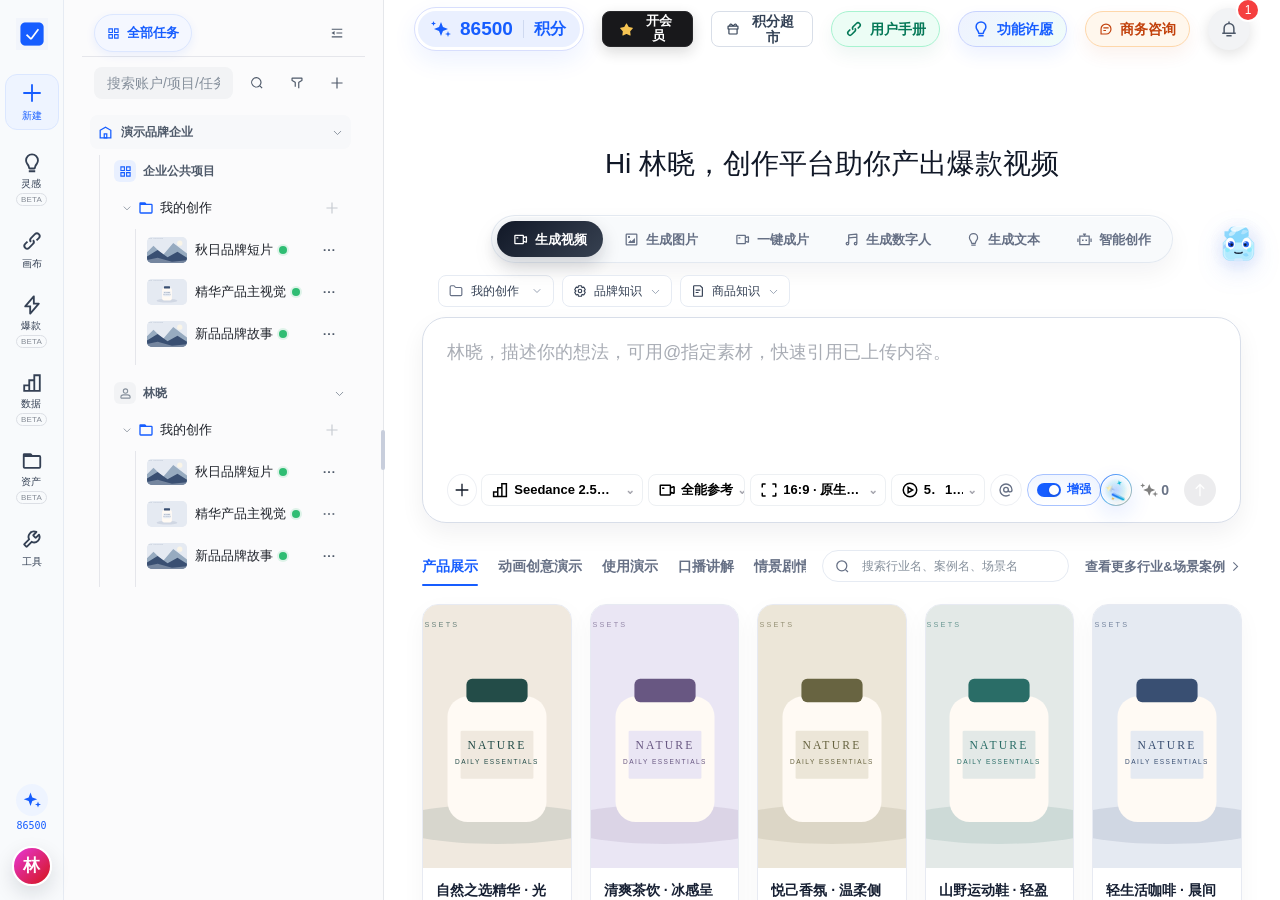
==== v3.0/media-management/data-original/index.html @ d0c6d88f "Publish anonymized content feedback prototype and submission materials" ====
<!doctype html>
<html lang="zh-CN">
<head>
  <meta charset="UTF-8">
  <meta name="viewport" content="width=device-width,initial-scale=1">
  <meta name="workspace-demo" content="data-original 视觉基准；员工版交互对照；独立本地预览数据">
  <meta http-equiv="Content-Security-Policy" content="default-src 'self' data: blob:; script-src 'self' 'unsafe-inline' 'unsafe-eval' 'wasm-unsafe-eval' blob:; style-src 'self' 'unsafe-inline'; img-src 'self' data: blob:; media-src 'self' data: blob:; font-src 'self' data:; connect-src 'self' data: blob: ws://127.0.0.1:*; worker-src 'self' blob:; object-src 'none'; base-uri 'self'">
  <title>创作平台 · 员工版交互与投放提醒预览</title>
  <script type="module" crossorigin src="./commercial-platform/runtime/assets-blue3/index-oddxqlpg.js"></script>
  <link rel="stylesheet" crossorigin href="./commercial-platform/runtime/assets-blue3/index-DnuYx17t.css?v=blue2">
  <link rel="stylesheet" href="./blue-theme.css?v=5">
<link rel="stylesheet" href="../demo/assets/alert-workspace.css?v=5">
<link rel="stylesheet" href="../demo/assets/performance-entry.css?v=5">
<link rel="icon" href="./commercial-platform/public/favicon.png">
<link rel="stylesheet" href="./integrations/employee-media.css?v=anon1">
<link rel="stylesheet" href="./integrations/reminder-rules.css?v=18">
</head>
<body><div id="app"></div></body>
</html>
---- v3.0/media-management/data-original/blue-theme.css ----
/* Color-only override using the ad-data module palette. */
:root {
  --zy-color-accent: var(--zy-color-primary);
  --zy-color-accent-hover: var(--zy-color-primary-hover);
  --zy-color-accent-soft: var(--zy-color-primary-soft);
}
.rail-credits[class] { color: var(--zy-color-primary); }
.rail-credit-symbol[class] { background: var(--zy-color-primary-soft); }
.rail-credits:hover .rail-credit-symbol[class] { background: #dbe7ff; }
.rail-button.rail-new-chat {
  color: var(--zy-color-primary);
  background-color: var(--zy-color-primary-soft);
  border-color: #dbe7ff;
}
.rail-button.active {
  color: var(--zy-color-primary);
  background-color: var(--zy-color-primary-soft);
}
.avatar.rail-profile {
  background: linear-gradient(135deg, #4080ff, #165dff) !important;
}

/* Canvas node accents are assigned inline by the workflow model. */
.workflow-node.kind-image-generator,
.palette-icon[style*="#7c3aed"],
[style*="--node-accent: #7c3aed"],
[style*="--node-accent:#7c3aed"] {
  --node-accent: #165dff !important;
}

/* Minimap uses SVG fill rather than the node CSS variable. */
.overview-node[fill="#7c3aed"],
.vue-flow__minimap [fill="#7c3aed"],
.vue-flow__minimap [style*="#7c3aed"] {
  fill: #165dff !important;
}
---- v3.0/media-management/demo/assets/alert-workspace.css ----
.ac-workspace{--ac-blue:var(--zy-color-primary);--ac-line:var(--zy-border);--ac-muted:var(--zy-text-muted);font-family:var(--zy-font-family);color:var(--zy-text-main);height:100%;font-size:var(--zy-font-body);line-height:var(--zy-line-body);font-variant-numeric:tabular-nums}

.ac-workspace *{box-sizing:border-box}
.ac-workspace h1,.ac-workspace h2,.ac-workspace h3,.ac-workspace p{margin:0}
.ac-workspace button,.ac-workspace input,.ac-workspace select,.ac-workspace textarea{font:inherit}
.ac-workspace button,.ac-workspace a{-webkit-tap-highlight-color:transparent}
.ac-workspace a{color:inherit;text-decoration:none}
.ac-workspace button{cursor:pointer}
.ac-workspace button:disabled{cursor:default;opacity:.45}
.ac-workspace :focus-visible{outline:2px solid var(--ac-blue);outline-offset:3px}
.ac-workspace svg{flex-shrink:0;vertical-align:middle}
.ac-grow{flex:1}
.ac-delivery-page{height:auto;padding:0;overflow:visible;background:transparent}
.ac-base{width:100%;min-width:0;outline:none}
.ac-page-heading{display:flex;align-items:center;justify-content:space-between;gap:20px}
.ac-page-heading h1{font-size:24px;line-height:1.3;font-weight:700;letter-spacing:-.5px;color:var(--zy-text-strong)}
.ac-page-heading p{margin-top:8px}
.ac-page-tabs{display:flex;align-items:center;gap:28px;border-bottom:1px solid var(--ac-line);margin:22px 0 18px;min-height:48px}
.ac-page-tabs>.ac-btn:not(.primary){border:0;border-radius:0;background:none;position:relative;padding:0 1px;height:48px;color:var(--zy-text-muted);font-size:14px}
.ac-page-tabs>.ac-btn.active{color:var(--ac-blue);font-weight:600}
.ac-page-tabs>.ac-btn.active:after{content:"";position:absolute;bottom:-1px;left:0;right:0;height:2px;background:var(--ac-blue)}
.ac-page-tabs>.primary{margin-bottom:9px;font-weight:500}
.ac-filter-card{padding:18px 20px 14px;border:1px solid var(--ac-line);border-radius:var(--zy-radius-lg);background:white;margin-bottom:18px}
.ac-filter-row{display:flex;gap:14px;align-items:flex-end;flex-wrap:wrap}
.ac-filter-row .ac-field{flex:1;min-width:135px;margin:0;gap:7px}
.ac-filter-row .ac-filter-search{flex:1.35;min-width:180px}
.ac-filter-row .ac-field select,.ac-filter-row .ac-field input{height:36px;padding:6px 10px;font-size:13px}
.ac-filter-foot{display:flex;gap:10px;align-items:center;margin-top:14px;padding-top:12px;border-top:1px solid var(--ac-line);flex-wrap:wrap}
.ac-data-notice{display:flex;align-items:center;gap:10px;background:#fff8ed;border:1px solid #f5e6c7;border-radius:var(--zy-radius-sm);padding:10px 14px;margin:-2px 0 18px;font-size:12px;color:#93642a}
.ac-chip.volume{color:#165dff;background:#eef4ff}
.ac-chip.good{color:#187d61;background:#edf8f3}
.ac-chip.warning{color:#a56c15;background:#fff6e7}
.ac-dot.volume{background:#5283ed}
.ac-stat{text-align:left;font-family:inherit;cursor:pointer}
.ac-stat:hover{border-color:#b5caff;box-shadow:0 2px 8px #165dff08}
.ac-stat:focus-visible{outline:2px solid var(--ac-blue)}
.ac-assign{display:flex;gap:12px;align-items:flex-end;margin-bottom:10px}
.ac-assign .ac-field{margin:0;flex:1}
.ac-trend{margin:20px 0}
.ac-trend svg{display:block;width:100%;height:auto;background:#fafbfd;border:1px solid var(--ac-line);border-radius:8px;padding:10px 8px 0}
.ac-trend .ac-rule-heading{padding:0 0 10px}
.ac-trend-legend{display:flex;justify-content:center;gap:20px;margin-top:10px;font-size:11px;color:var(--ac-muted)}
.ac-legend{display:inline-block;width:8px;height:8px;background:#165dff;border-radius:2px}
.ac-legend.previous{background:#c6d6ff}
.ac-sparkline{display:block;margin:0 0 5px}

.ac-muted{color:var(--ac-muted);font-weight:400;font-size:12px;line-height:1.6}
.ac-workspace small.ac-muted{display:block;font-size:12px}
.ac-context{display:flex;align-items:center;gap:10px;font-size:12px;color:var(--zy-text-muted);margin:16px 0 18px}
.ac-context small{white-space:nowrap}
.ac-chip{display:inline-flex;align-items:center;white-space:nowrap;font-size:12px;line-height:22px;padding:0 7px;border-radius:3px;color:#687282;background:#f2f3f5;font-weight:400}
.ac-chip.risk{color:#b24232;background:#fff0ed}
.ac-chip.opportunity{color:#187d61;background:#edf8f3}
.ac-chip.system{color:#a56c15;background:#fff6e7}
.ac-overview{display:grid;grid-template-columns:repeat(4,minmax(0,1fr));gap:16px;margin-bottom:20px}
.ac-stat{padding:18px 20px;background:var(--zy-bg-card);border:1px solid var(--zy-border);border-radius:var(--zy-radius-lg)}
.ac-stat>span:first-child{font-size:12px;color:var(--zy-text-muted)}
.ac-stat>strong{font-weight:800;display:block;font-size:28px;line-height:1.3;margin:8px 0 7px;color:var(--zy-text-strong)}
.ac-stat>strong.ac-stat-small{font-size:19px;line-height:39px;letter-spacing:0}
.ac-dot{width:6px;height:6px;display:inline-block;border-radius:100%;background:#9ba5b5;flex-shrink:0}
.ac-dot.risk{background:#d76b58}
.ac-dot.opportunity,.ac-dot.done{background:#3a9e7b}
.ac-dot.system,.ac-dot.amber{background:#d59a3d}
.ac-dot.handling{background:#7590cc}
.ac-stat .ac-dot{margin-right:6px}
.ac-panel{background:#fff;border:1px solid var(--ac-line);border-radius:var(--zy-radius-lg);overflow:hidden}
.ac-tabs{height:54px;display:flex;align-items:stretch;gap:28px;border-bottom:1px solid var(--ac-line);padding:0 22px}
.ac-tabs>.ac-btn{border:0;border-radius:0;padding:0 1px;background:transparent;position:relative;color:#78818e;font-size:14px}
.ac-tabs>.ac-btn.active{color:var(--ac-blue);font-weight:600}
.ac-tabs>.ac-btn.active:after{content:"";position:absolute;bottom:-1px;left:0;right:0;height:2px;background:var(--ac-blue)}
.ac-tabs>small{align-self:center}
.ac-btn{display:inline-flex;justify-content:center;align-items:center;gap:7px;border:1px solid var(--zy-border-strong);background:white;border-radius:var(--zy-radius-sm);color:var(--zy-text-main);padding:7px 13px;font-size:13px;line-height:20px;min-height:36px;white-space:nowrap}
.ac-btn:hover{background:#f7f8fb}
.ac-btn.primary{background:var(--ac-blue);color:#fff;border-color:var(--ac-blue);font-weight:700}
.ac-btn.primary:hover{background:var(--zy-color-primary-hover)}
.ac-btn.ac-link,.ac-link{padding:0!important;border:0!important;color:var(--ac-blue)!important;background:transparent!important;text-align:left;justify-content:flex-start}
.ac-toolbar{padding:20px 22px;display:flex;align-items:center;justify-content:space-between;gap:12px;flex-wrap:wrap}
.ac-segments{display:flex;gap:4px;background:var(--zy-bg-muted);border:1px solid var(--zy-border);padding:4px;border-radius:var(--zy-radius-md)}
.ac-segments .ac-btn{background:transparent;border:0;padding:3px 13px;color:#738092}
.ac-segments .selected{background:#fff;color:var(--ac-blue);box-shadow:var(--zy-shadow-card);font-weight:600}
.ac-filters{display:flex;gap:8px;flex-wrap:wrap}
.ac-workspace select,.ac-workspace input,.ac-workspace textarea{background:#fff;border:1px solid var(--zy-border-strong);border-radius:var(--zy-radius-sm);padding:8px 10px;color:var(--zy-text-main);min-width:0}
.ac-filters select{max-width:170px;padding:6px 30px 6px 10px;font-size:13px}
.ac-search{display:flex;align-items:center;gap:7px;padding:0 9px;border:1px solid var(--zy-border-strong);border-radius:var(--zy-radius-sm);color:#9ba5b5}
.ac-search input{border:0;padding:6px 0;width:145px;font-size:13px;height:34px;outline-offset:0!important}
.ac-table-wrap{overflow-x:auto}
.ac-table{width:100%;border-collapse:collapse;text-align:left;white-space:nowrap;font-size:13px}
.ac-table th{background:var(--zy-bg-muted);font-weight:700;color:var(--zy-text-main);font-size:12px;height:42px;padding:0 16px;border-block:1px solid var(--ac-line)}
.ac-table th:first-child,.ac-table td:first-child{padding-left:22px}
.ac-table td{padding:16px 16px;border-bottom:1px solid var(--zy-border);vertical-align:middle}
.ac-table tbody tr:last-child td{border-bottom:0}
.ac-table tbody tr:hover{background:#fcfcfd}
.ac-event-title{display:flex;align-items:center;gap:7px}
.ac-event-title .ac-link{font-weight:700;font-size:13px}
.ac-event-title .ac-link:hover{text-decoration:underline}
.ac-subline{display:flex;align-items:center;gap:8px;margin:8px 0 0 13px}
.ac-material{display:flex;align-items:center;gap:10px}
.ac-material .ac-link{font-weight:600;font-size:13px;margin-bottom:4px}
.ac-thumb{width:39px;height:51px;border-radius:3px;background:#dce3eb;flex-shrink:0;position:relative;overflow:hidden;display:grid;place-items:center}
.ac-thumb.sand{background:#e6d8bc}
.ac-thumb.blue{background:#cbdde7}
.ac-thumb.olive{background:#c9d4c8}
.ac-thumb.rose{background:#e8d0cc}
.ac-bottle{height:61%;width:25%;background:#f7f7f3;border-radius:var(--zy-radius-sm) 4px 2px 2px;position:relative;transform:rotate(-12deg);border-top:8px solid #adbbb5}
.ac-bottle:after{content:"SPF";position:absolute;font-size:5px;top:32%;left:14%;color:#7d8c80}
.ac-thumb-play{position:absolute;left:3px;bottom:12px;color:#fff}
.ac-duration{position:absolute;bottom:2px;right:3px;font-size:8px;color:#45505a}
.ac-thumb.large{width:76px;height:99px}
.ac-thumb.large .ac-bottle:after{font-size:9px}
.ac-thumb.large .ac-duration{font-size:10px}
.ac-metric{font-size:16px;font-weight:700;display:block;margin-bottom:2px}
.ac-handling{display:flex;align-items:center;gap:6px;margin-bottom:3px}
.ac-list-footer{display:flex;align-items:center;justify-content:space-between;padding:16px 22px;border-top:1px solid var(--ac-line)}
.ac-page-note{margin-top:18px!important;font-size:12px;color:#959eac}
.ac-empty{text-align:center;height:200px;color:var(--ac-muted)}
.ac-template-intro,.ac-rule-heading{display:flex;align-items:center;justify-content:space-between;gap:12px}
.ac-template-intro{padding:24px 22px 16px}
.ac-workspace h3{font-size:14px;font-weight:800;color:var(--zy-text-strong)}
.ac-template-intro small{margin-top:5px}
.ac-templates{display:grid;grid-template-columns:repeat(4,minmax(0,1fr));padding:0 22px 26px;gap:12px}
.ac-template{display:flex;align-items:stretch;justify-content:flex-start;flex-direction:column;white-space:normal;text-align:left;padding:15px 14px;min-height:142px;gap:12px;border-radius:var(--zy-radius-sm)}
.ac-template-heading{display:flex;align-items:center;justify-content:space-between;gap:5px}
.ac-template-heading b{font-weight:500}
.ac-template .ac-muted{font-size:12px}
.ac-rule-heading{padding:0 22px 15px}
.ac-toggle{padding:3px 10px;color:#88909b;background:#f5f5f7;border:0;font-size:12px}
.ac-toggle.on{color:var(--ac-blue);background:#edf2ff}
.ac-overlay{position:fixed;inset:0;background:rgba(15,23,42,.26);z-index:3000;display:flex;justify-content:flex-end}
.ac-drawer{width:580px;max-width:100vw;height:100%;display:flex;flex-direction:column;background:#fff;box-shadow:-8px 0 24px #0c182c12}
.ac-drawer-header{padding:22px 24px;display:flex;justify-content:space-between;gap:12px;align-items:center;border-bottom:1px solid var(--ac-line)}
.ac-drawer-header h2{font-size:18px;font-weight:800;margin-top:4px}
.ac-icon{border:0;background:transparent;padding:5px}
.ac-drawer-body{padding:24px;overflow-y:auto;flex:1}
.ac-detail-status{display:flex;gap:8px;align-items:center;margin-bottom:20px}
.ac-detail-status small{margin-left:auto}
.ac-detail-material{display:flex;align-items:center;gap:16px}
.ac-detail-material h3{margin-bottom:8px}
.ac-detail-material small{margin-top:3px}
.ac-section{border-top:1px solid var(--ac-line);padding-top:22px;margin-top:24px}
.ac-section>h3{margin-bottom:14px}
.ac-evidence{padding:15px 16px;background:#f7f8fb;border-left:2px solid var(--ac-blue);display:flex;flex-direction:column;gap:7px;font-size:12px}
.ac-evidence strong{font-size:26px;font-weight:500;color:#27344a}
.ac-facts{display:grid;grid-template-columns:85px 1fr;row-gap:11px;font-size:12px;margin:18px 0 0}
.ac-facts dt{color:#8992a1}
.ac-facts dd{margin:0;color:#536074}
.ac-body-copy{font-size:12px;color:var(--zy-text-muted);line-height:1.8;margin-bottom:10px!important}
.ac-timeline{list-style:none;padding-left:14px;border-left:1px solid #dce3ee;margin:0 0 20px 4px}
.ac-timeline li{position:relative;padding:0 0 16px 4px}
.ac-timeline li:before{content:"";width:6px;height:6px;position:absolute;background:#8098c7;border-radius:50%;left:-18px;top:5px}
.ac-timeline p{font-size:12px;margin-top:5px}
.ac-field{display:flex;flex-direction:column;gap:8px;font-size:12px;margin-bottom:17px}
.ac-field>span{color:#4d596b}
.ac-field input,.ac-field select,.ac-field textarea{width:100%}
.ac-field textarea{resize:vertical}
.ac-record-form{margin-top:16px}
.ac-record-form .ac-field:first-child select{max-width:180px}
.ac-drawer-footer{border-top:1px solid var(--ac-line);padding:16px 24px;display:flex;justify-content:space-between;align-items:center;gap:14px;background:#fff}
.ac-callout{background:#f6f8fc;padding:12px 14px;border:1px solid #e7edf7;color:#6f7e94;line-height:1.7;font-size:12px}
.ac-guard{display:flex;align-items:center;gap:7px;color:#667b65;background:#f6f8f5;padding:10px;font-size:12px;margin-bottom:10px}
.ac-section .ac-rule-heading{padding:0 0 10px}
.ac-preview{margin-top:16px;padding:14px;background:var(--zy-bg-muted);display:flex;flex-direction:column;gap:10px;font-size:12px}
.ac-preview p{display:flex;align-items:center;gap:9px}
.ac-preview strong{font-weight:500}
.ac-error{color:#b83b32;font-size:12px;margin:12px 0!important}
.ac-toast{position:fixed;bottom:32px;left:50%;transform:translateX(-50%);z-index:4000;padding:12px 22px;color:white;background:#263449;border-radius:var(--zy-radius-lg);font-size:12px;box-shadow:0 5px 25px #0002}


.ac-workspace input:focus,.ac-workspace textarea:focus{outline:0;border-color:var(--zy-color-primary);box-shadow:0 0 0 3px #165dff1f}

.ac-workspace .ac-icon{min-height:32px;width:32px;padding:0;color:var(--zy-text-muted)}

.ac-workspace .ac-template{min-height:150px}

.ac-workspace .ac-template:hover{border-color:var(--zy-color-primary);background:var(--zy-color-primary-soft)}

.ac-workspace .ac-drawer-body .ac-field>span{font-size:13px;font-weight:600;color:var(--zy-text-main)}

.ac-workspace .ac-drawer-body input,.ac-workspace .ac-drawer-body select{min-height:36px}

@media(max-width:1350px){
  .ac-delivery-page{padding:0}
  .ac-stat{padding:16px}
  .ac-toolbar{align-items:flex-start}
  .ac-table td,.ac-table th{padding-inline:12px}
  .ac-templates{grid-template-columns:repeat(2,minmax(0,1fr))}
}
@media(max-width:1000px){
  .ac-overview{grid-template-columns:repeat(2,minmax(0,1fr))}
  .ac-filter-row .ac-field{min-width:180px}
  .ac-filter-row .ac-filter-search{flex:2}
  .ac-toolbar{gap:16px}
  .ac-data-notice{flex-wrap:wrap}
}
@media(max-width:600px){
  .ac-delivery-page{padding:0}
  .ac-page-heading h1{font-size:24px}
  .ac-page-heading>.ac-btn{display:none}
  .ac-page-tabs{gap:18px;flex-wrap:wrap;padding-bottom:8px}
  .ac-page-tabs>.ac-grow{display:none}
  .ac-page-tabs>.primary{margin:0 0 0 auto}
  .ac-page-tabs>.ac-btn:not(.primary){height:40px}
  .ac-filter-card{padding:14px}
  .ac-filter-row{gap:12px}
  .ac-filter-row .ac-field{min-width:120px}
  .ac-filter-foot .ac-grow{display:none}
  .ac-overview{gap:10px}
  .ac-stat{padding:14px 12px}
  .ac-stat>strong{font-size:24px}
  .ac-toolbar{padding:15px;gap:12px}
  .ac-segments{max-width:100%;overflow:auto}
  .ac-segments .ac-btn{padding:3px 9px}
  .ac-filters{width:100%}
  .ac-list-footer{align-items:flex-start;gap:12px}
  .ac-list-footer small{white-space:normal}
  .ac-drawer-body{padding:20px}
  .ac-drawer-header,.ac-drawer-footer{padding:18px 20px}
  .ac-templates{grid-template-columns:1fr;padding-inline:15px}
  .ac-template-intro{padding-inline:15px;align-items:flex-start;flex-direction:column}
  .ac-detail-status{flex-wrap:wrap}
  .ac-detail-status small{margin-left:0}
  .ac-trend-legend{gap:10px;font-size:10px}
}
---- v3.0/media-management/demo/assets/performance-entry.css ----
/* Keep business pages inside the existing product rail and AdData shell. */
.ad-data-page:is([data-v-6088772e],[data-v-37e6590b]){width:100%;min-width:0}
/* The product content normally contains layout. Let modal overlays cover the
   whole viewport, including the product rail, while either drawer is open. */
.with-navigation-rail>.standalone-content:has(.pe-overlay),.with-navigation-rail>.standalone-content:has(.ac-overlay){contain:none}
.performance-business-entry{font-family:var(--zy-font-family);color:var(--zy-text-main);font-size:14px;margin-bottom:20px}
.performance-business-entry *{box-sizing:border-box}
.pe-entry-grid{display:grid;grid-template-columns:minmax(0,1.5fr) minmax(300px,1fr);gap:16px}
.pe-access-card,.pe-reminders-card{display:grid;grid-template-columns:36px minmax(0,1fr);align-content:start;gap:12px;padding:20px;border:1px solid var(--zy-border);border-radius:var(--zy-radius-lg);background:#fff}
.pe-reminders-card{background:#f8fbff;border-color:#d9e4ff}
.pe-entry-icon{width:36px;height:36px;display:grid;place-items:center;color:var(--zy-color-primary);background:var(--zy-color-primary-soft);border-radius:8px}
.pe-entry-copy h2{font-size:15px;line-height:22px;color:var(--zy-text-strong);margin:0 0 6px;font-weight:600}
.pe-entry-copy p{margin:0;color:var(--zy-text-muted);font-size:13px;line-height:1.7}
.pe-access-actions,.pe-reminders-actions{grid-column:2;display:flex;align-items:center;gap:16px;flex-wrap:wrap}
.pe-button{font:inherit;font-size:13px;border:1px solid var(--zy-border-strong);border-radius:var(--zy-radius-sm);background:white;color:var(--zy-text-main);padding:7px 13px;line-height:20px;min-height:36px;display:inline-flex;align-items:center;justify-content:center;cursor:pointer}
.pe-button:hover{background:var(--zy-bg-muted)}
.pe-button.primary{background:var(--zy-color-primary);border-color:var(--zy-color-primary);color:white}
.pe-button.primary:hover{background:var(--zy-color-primary-hover)}
.pe-button.secondary{color:var(--zy-color-primary);border-color:#c6d6ff}
.pe-button.text{border:0;background:transparent;color:var(--zy-color-primary);padding:0}
.pe-button:focus-visible{outline:2px solid var(--zy-color-primary);outline-offset:3px}
.pe-pending{display:block;color:#ad6800;font-size:12px;margin-top:7px}
.pe-overlay{position:fixed;inset:0;z-index:3000;background:#0f172a42;display:flex;justify-content:flex-end}
.pe-request-drawer{width:520px;max-width:100vw;height:100%;display:flex;flex-direction:column;background:white;box-shadow:-8px 0 24px #0c182c12}
.pe-drawer-header,.pe-drawer-footer{display:flex;align-items:center;justify-content:space-between;gap:16px;padding:20px 24px;flex-shrink:0}
.pe-drawer-header{border-bottom:1px solid var(--zy-border)}
.pe-drawer-header h2{font-size:18px;margin:0;color:var(--zy-text-strong)}
.pe-drawer-header .close{border:0;padding:4px;color:var(--zy-text-muted)}
.pe-drawer-footer{border-top:1px solid var(--zy-border)}
.pe-drawer-body{flex:1;overflow:auto;padding:24px}
.pe-request-intro{margin:0;font-size:14px;line-height:1.8;color:var(--zy-text-muted)}
.pe-request-facts{display:grid;grid-template-columns:80px 1fr;gap:14px 12px;font-size:13px;margin:24px 0;padding-bottom:24px;border-bottom:1px solid var(--zy-border)}
.pe-request-facts dt{color:var(--zy-text-muted)}
.pe-request-facts dd{margin:0}
.pe-request-form label{display:flex;flex-direction:column;gap:10px;font-size:13px;margin-bottom:20px}
.pe-request-form textarea{width:100%;padding:10px 12px;resize:vertical;border:1px solid var(--zy-border-strong);border-radius:var(--zy-radius-sm);font:inherit;line-height:1.7;color:var(--zy-text-main)}
.pe-request-form textarea:focus{outline:2px solid #165dff20;border-color:var(--zy-color-primary)}
.pe-request-success{padding:16px;background:#edf8f3;border:1px solid #d8eee2;border-radius:8px;color:#187d61;font-size:13px;line-height:1.8}
.pe-request-success p{margin:8px 0 0;overflow-wrap:anywhere}
.pe-demo-note{margin:24px 0 0;font-size:12px;line-height:1.8;color:var(--zy-text-muted)}
.pe-error{color:#b24232;font-size:13px}
.media-business-return{font-size:13px;text-decoration:none;color:var(--zy-color-primary);padding:8px 12px;border:1px solid var(--zy-border-strong);border-radius:8px;background:white;white-space:nowrap}
.ad-data-header .data-badge.alerts{background:var(--zy-color-primary-soft);color:var(--zy-color-primary)}
.ad-data-header .data-badge.alerts i{background:var(--zy-color-primary)}
@media(max-width:1200px){.pe-entry-grid{grid-template-columns:1fr}.pe-access-card,.pe-reminders-card{grid-template-columns:36px minmax(0,1fr) auto;align-items:center}.pe-access-actions,.pe-reminders-actions{grid-column:3;flex-direction:column;gap:8px;align-items:flex-start}}
@media(max-width:900px){.ad-data-page:is([data-v-6088772e],[data-v-37e6590b]){grid-template-columns:72px minmax(0,1fr)}.ad-data-nav:is([data-v-6088772e],[data-v-37e6590b]){padding:18px 8px}.ad-data-nav .nav-heading,.ad-data-nav .nav-item>span,.ad-data-nav .nav-item>svg:last-child{display:none}.ad-data-nav .nav-item:is([data-v-6088772e],[data-v-37e6590b]){display:flex;justify-content:center;padding:12px 0}.ad-data-nav .nav-item>svg:first-child{display:block}.pe-access-card,.pe-reminders-card{grid-template-columns:32px minmax(0,1fr);padding:16px}.pe-access-actions,.pe-reminders-actions{grid-column:2;flex-direction:row;flex-wrap:wrap}}
@media(max-width:600px){.ad-data-page:is([data-v-6088772e],[data-v-37e6590b]){grid-template-columns:52px minmax(0,1fr)}.ad-data-header:is([data-v-6088772e],[data-v-37e6590b]){padding:0 12px}.ad-data-header .back-button,.ad-data-header .header-divider,.ad-data-header .data-badge{display:none}.ad-data-header .header-brand small{font-size:10px}.ad-data-main:is([data-v-6088772e],[data-v-37e6590b]){padding:16px 12px}.pe-entry-grid{gap:10px}.pe-entry-copy h2{font-size:14px}.pe-request-drawer{width:100vw}.pe-drawer-body,.pe-drawer-header,.pe-drawer-footer{padding:20px}.pe-entry-copy p{font-size:12px}}
---- v3.0/media-management/data-original/integrations/employee-media.css ----
/* Employee interaction layer; all visual decisions inherit the uploaded blue theme. */
.employee-media-page{width:100%;height:100vh;min-width:0;color:var(--zy-text-main);font-family:var(--zy-font-family);font-size:14px;background:#f6f8fc}
.employee-media-page *{box-sizing:border-box}
.employee-media-page h1,.employee-media-page h2,.employee-media-page p{margin:0}
.employee-media-page button,.employee-media-page input,.employee-media-page select,.employee-media-page textarea{font:inherit}
.employee-media-page button{cursor:pointer}
.employee-media-page button:disabled{cursor:default;opacity:.45}
.employee-media-page :focus-visible{outline:2px solid #165dff;outline-offset:3px}
.em-layout{display:grid;grid-template:68px minmax(0,1fr)/238px minmax(0,1fr);height:100%;min-width:0}
.em-topbar{grid-column:1/-1;background:#fff;border-bottom:1px solid var(--zy-border);padding:0 22px;display:flex;align-items:center;gap:16px;box-shadow:0 2px 12px #0f172a0a}
.em-topbar strong{font-size:17px;color:var(--zy-text-strong)}
.em-grow{flex:1}
.em-sidebar{padding:24px 16px;background:#fff;border-right:1px solid var(--zy-border);display:flex;flex-direction:column;align-items:stretch;gap:12px}
.em-sidebar>strong{padding:0 8px 12px;color:var(--zy-text-strong);font-size:16px}
.em-sidebar>.em-button{text-align:left;justify-content:flex-start;min-height:46px}
.em-main{padding:24px;min-width:0;overflow:auto}
.em-page-title{display:flex;gap:16px;align-items:center}
.em-page-title h1{font-size:24px;line-height:1.4;color:var(--zy-text-strong)}
.em-tabs{display:flex;align-items:center;gap:28px;border-bottom:1px solid var(--zy-border);margin:22px 0 20px;min-height:48px}
.em-tabs>.em-button:not(.primary){height:48px;border:0;background:none;padding:0 1px;border-radius:0;color:var(--zy-text-muted);position:relative}
.em-tabs>.em-button.active{color:#165dff;font-weight:600}
.em-tabs>.em-button.active:after{content:'';position:absolute;left:0;right:0;bottom:-1px;height:2px;background:#165dff}
.em-tabs>.primary{margin-bottom:8px}
.em-button{display:inline-flex;align-items:center;justify-content:center;gap:8px;min-height:36px;padding:7px 13px;border:1px solid var(--zy-border-strong);border-radius:9px;background:#fff;color:var(--zy-text-main);white-space:nowrap}
.em-button:hover{background:#f7f9fc;border-color:#bdcaff}
.em-button.primary{background:#165dff;border-color:#165dff;color:#fff}
.em-button.selected{color:#165dff;background:#f2f6ff;border-color:#d9e4ff}
.em-button.text{border:0;background:transparent;padding:5px 8px;min-height:30px;color:#165dff}
.em-button.danger{color:#c43c39}
.em-button.connection-name{border:0;background:transparent;font-size:20px;font-weight:700;padding:0;color:var(--zy-text-strong)}
.em-section-actions,.em-actions,.em-filters,.em-connection-head{display:flex;align-items:center;gap:12px;flex-wrap:wrap}
.em-section-actions{justify-content:space-between;margin:0 0 18px}
.em-platforms{display:flex;gap:4px;background:#f8fafd;border:1px solid var(--zy-border);padding:4px;border-radius:10px}
.em-platforms>.em-button{border-color:transparent;background:transparent;min-width:112px}
.em-platforms>.selected{border-color:#e1e8f5;background:white}
.em-card{background:#fff;border:1px solid var(--zy-border);border-radius:12px;min-width:0;overflow:hidden}
.em-connection-picker{padding:20px 22px;border-bottom:1px solid var(--zy-border)}
.em-connection-picker>.em-field{max-width:400px;margin:0}
.em-connection-head{justify-content:space-between;align-items:flex-start;padding:22px}
.em-connection-head h2{font-size:20px}
.em-connection-head .em-muted{margin:8px 0 12px}
.em-collection-help{padding:0 22px 18px;line-height:1.8}
.em-filters{padding:18px 22px;border-bottom:1px solid var(--zy-border)}
.em-filters>input{width:280px}
.em-filters>select{min-width:180px}
.em-muted,.em-sub{color:var(--zy-text-muted);font-size:12px;line-height:1.7}
.em-sub{display:block;margin-top:4px}
.employee-tag{display:inline-flex;border-radius:4px;background:#edf3ff;color:#165dff;font-size:11px;font-weight:500;line-height:20px;padding:0 6px;margin:6px 6px 0 0;white-space:nowrap}
.employee-tag.good{color:#187d61;background:#edf8f3}
.employee-tag.muted{color:var(--zy-text-muted);background:#f1f3f6}
.em-table-scroll{overflow:auto}
.em-table{width:100%;border-collapse:collapse;text-align:left;font-size:13px;white-space:nowrap}
.em-table th{color:var(--zy-text-main);font-size:12px;background:#f8fafd;font-weight:600}
.em-table td,.em-table th{padding:16px 20px;border-bottom:1px solid var(--zy-border);vertical-align:middle}
.em-table td strong{color:var(--zy-text-strong)}
.em-table tbody tr:hover{background:#fbfcff}
.em-table-foot{padding:16px 22px;color:var(--zy-text-muted);font-size:12px}
.em-empty{padding:60px 24px;text-align:center;display:flex;align-items:center;justify-content:center;flex-direction:column;gap:14px;background:#fff;border-radius:12px}
.em-empty strong{font-size:16px;color:var(--zy-text-strong)}
.em-empty p{font-size:13px;color:var(--zy-text-muted);line-height:1.8}
.em-notice{padding:12px 16px;border:1px solid #dae5ff;border-radius:8px;background:#f6f9ff;color:#52627d;line-height:1.8;margin:0 0 16px!important;font-size:13px}
.em-notice.warning{background:#fff8ed;color:#93642a;border-color:#f5e6c7}
.em-card>.em-notice{margin:0 22px 16px!important}
.em-batch{padding:14px 22px;border-bottom:1px solid var(--zy-border)}
.em-batch>.em-muted{margin-left:auto}
.em-check{display:flex;gap:8px;align-items:center;line-height:1.7;font-size:13px;cursor:pointer}
.em-check input{width:15px;height:15px;accent-color:#165dff;flex-shrink:0}
.em-field{display:flex;flex-direction:column;gap:10px;font-size:13px;margin-bottom:24px}
.em-field>span:first-child{font-weight:500;color:var(--zy-text-strong)}
.employee-media-page input:not([type=checkbox]),.employee-media-page select,.employee-media-page textarea{border:1px solid var(--zy-border-strong);border-radius:7px;padding:9px 11px;min-height:36px;background:#fff;color:var(--zy-text-main);max-width:100%;outline-offset:0}
.em-overlay{position:fixed;inset:0;z-index:3200;background:#0f172a42;display:flex;justify-content:flex-end}
.em-drawer{width:600px;max-width:100vw;min-width:0;height:100%;background:#fff;display:flex;flex-direction:column;box-shadow:-8px 0 24px #0c182c12;outline:none}
.em-drawer-head,.em-drawer-foot{padding:20px 24px;display:flex;align-items:center;justify-content:space-between;gap:12px;flex-shrink:0}
.em-drawer-head{border-bottom:1px solid var(--zy-border)}
.em-drawer-head h2{font-size:18px;color:var(--zy-text-strong)}
.em-drawer-body{padding:24px;overflow:auto;flex:1;line-height:1.8}
.em-drawer-foot{border-top:1px solid var(--zy-border);justify-content:flex-end}
.em-drawer-body textarea{width:100%;resize:vertical}
.em-option-list{border:1px solid var(--zy-border);border-radius:8px;max-height:240px;overflow:auto;padding:12px;display:grid;gap:12px}
.em-methods{display:grid;gap:14px}
.em-methods .em-button{white-space:normal;justify-content:flex-start;text-align:left;padding:18px}
.em-methods strong,.em-methods small{display:block}
.em-methods small{color:var(--zy-text-muted);font-size:12px;font-weight:400;margin-top:7px;line-height:1.7}
.em-error{color:#ba3f36;font-size:13px;margin-top:12px!important}
.em-scope summary{color:#165dff;cursor:pointer;list-style:none}
.em-scope summary::-webkit-details-marker{display:none}
.em-scope-list{max-height:220px;overflow:auto;font-size:12px;line-height:2;white-space:normal;min-width:200px}
.em-assignment-filters{align-items:center}
.em-assignment-filters .em-filter-count{margin-left:auto;white-space:nowrap}
.em-readonly-hint{margin:14px 22px 0;padding:10px 12px;border:1px solid #dbe6ff;border-radius:8px;background:#f5f8ff;color:#53627a;font-size:13px}
.em-identity-cell{display:flex;align-items:center;gap:10px;min-width:190px}
.em-identity-cell>div{display:flex;align-items:center;gap:6px;flex-wrap:wrap}
.em-identity-cell .em-sub{flex-basis:100%}
.em-avatar{display:inline-grid;width:32px;height:32px;place-items:center;flex:0 0 32px;border-radius:50%;background:#eaf1ff;color:#165dff;font-weight:700}
.em-self-row td{background:#f8fbff}
.em-table td .employee-tag+.employee-tag{margin-left:2px}
.employee-preview-identity{display:flex;align-items:center;gap:8px;color:var(--zy-text-muted);font-size:12px;white-space:nowrap}
.employee-preview-identity select{font:inherit;min-height:34px;padding:6px 10px;border:1px solid var(--zy-border);border-radius:8px;background:#fff;color:var(--zy-text-main)}
.employee-header-actions{display:flex;gap:12px;align-items:center}
.employee-action-notice{color:#165dff!important;font-size:12px!important;margin-top:6px!important}
.employee-data-gate{margin:0 0 18px}
.employee-data-gate .em-empty{border:1px solid var(--zy-border)}
.employee-report{font-family:var(--zy-font-family);color:var(--zy-text-main);font-size:14px}
.employee-report *{box-sizing:border-box}
.employee-report button,.employee-report input,.employee-report select{font:inherit}.employee-report button{cursor:pointer}
.employee-report p,.employee-report h2{margin:0}
.employee-report input:not([type=checkbox]){border:1px solid var(--zy-border-strong);border-radius:7px;padding:10px 12px;color:var(--zy-text-main);max-width:100%;cursor:text}
.employee-report-query,.employee-report-heading{display:flex;align-items:center;justify-content:space-between;gap:16px;flex-wrap:wrap;padding:20px}
.employee-report-query{background:#fff;border:1px solid var(--zy-border);border-radius:12px;margin-bottom:18px}
.employee-report-query.production{display:grid;gap:18px}.employee-filter-row{display:grid;gap:18px;align-items:end}.employee-filter-row.primary{grid-template-columns:minmax(350px,1.4fr) minmax(180px,.7fr) minmax(260px,1fr)}.employee-filter-row.dimensions{grid-template-columns:minmax(210px,1fr) minmax(180px,.85fr) minmax(150px,.65fr) minmax(190px,.8fr) auto}.employee-filter-field{display:grid;gap:8px;min-width:0}.employee-filter-field>span:first-child{font-size:12px;font-weight:600;color:var(--zy-text-strong)}.employee-filter-field select,.employee-filter-field input{width:100%;min-height:38px;border:1px solid var(--zy-border-strong);border-radius:7px;padding:8px 11px;background:#fff}.employee-date-range{display:grid;grid-template-columns:1fr auto 1fr;align-items:center;gap:8px}.employee-date-range>span{color:var(--zy-text-muted)}.employee-filter-actions{display:flex;justify-content:flex-end;gap:10px;padding-bottom:1px}.employee-filter-actions .em-button{min-width:66px}
.employee-report-query strong{font-size:16px;color:var(--zy-text-strong)}
.employee-report-kpis{display:grid;grid-template-columns:repeat(4,minmax(0,1fr));gap:12px;margin-bottom:18px}
.employee-report-kpi{background:#fff;border:1px solid #cdd5e2;border-radius:12px;padding:20px;box-shadow:0 10px 25px #0f172a05;display:flex;flex-direction:column;gap:18px}
.employee-report-kpi>span{font-size:13px;font-weight:600}.employee-kpi-label{display:flex;align-items:center;gap:7px;justify-content:space-between}.employee-kpi-label .rm-help-wrap{margin-left:auto}
.material-labels{display:flex;flex-wrap:wrap;gap:4px;margin-top:5px}.material-label{display:inline-flex;align-items:center;min-height:20px;padding:1px 7px;border-radius:5px;font-size:11px;line-height:16px;white-space:nowrap}.material-label-first_publish{background:#e8f1ff;color:#175cd3}.material-label-high_quality{background:#e9f8ef;color:#087443}.material-label-low_quality,.material-label-inefficient,.material-label-carry_risk{background:#fff4d6;color:#8a5a00}
.material-label-filter{position:relative;min-width:190px}.material-label-filter summary{list-style:none;min-height:36px;padding:9px 30px 9px 11px;border:1px solid var(--zy-border-strong);border-radius:7px;background:#fff;color:var(--zy-text-main);cursor:pointer;white-space:nowrap;overflow:hidden;text-overflow:ellipsis}.material-label-filter summary::-webkit-details-marker{display:none}.material-label-filter summary:after{content:'';position:absolute;right:13px;top:14px;width:7px;height:7px;border-right:1px solid var(--zy-text-muted);border-bottom:1px solid var(--zy-text-muted);transform:rotate(45deg)}.material-label-filter[open] summary:after{top:17px;transform:rotate(225deg)}.material-label-filter-menu{position:absolute;right:0;top:42px;z-index:5;display:grid;gap:10px;min-width:210px;padding:14px;border:1px solid var(--zy-border);border-radius:8px;background:#fff;box-shadow:0 12px 30px #13264d1f}
.employee-report-kpi>strong{font-size:26px;color:var(--zy-text-strong);font-variant-numeric:tabular-nums}
.employee-report>.em-card{margin-bottom:18px}
.employee-report-panel{padding:0 20px 20px}
.employee-report-panel>.employee-report-heading{padding-left:0;padding-right:0}
.employee-report-heading h2{font-size:18px;color:var(--zy-text-strong)}.employee-report-heading>div:first-child p{margin-top:6px}.employee-report .em-table td:nth-child(2){min-width:270px;white-space:normal}.employee-report .em-table td:nth-child(3){min-width:150px}.employee-report .em-table td:last-child .em-button{padding-left:5px;padding-right:5px}.employee-material-detail h2{margin-bottom:8px}.employee-detail-metrics{display:grid;grid-template-columns:repeat(2,minmax(0,1fr));gap:12px;margin-top:20px}.employee-detail-metrics article{display:grid;gap:7px;padding:14px;background:#f7f9fc;border:1px solid var(--zy-border);border-radius:8px}.employee-detail-metrics strong{font-size:20px}
.employee-report-chart{display:block;width:100%;max-height:300px;margin-top:18px}
.employee-report .em-drawer-body>.em-check{padding:10px 0}
.performance-business-entry .pe-access-card,.performance-business-entry .pe-reminders-card{grid-template-columns:minmax(0,1fr)}
.performance-business-entry .pe-entry-grid{grid-template-columns:minmax(0,1fr)}
.performance-business-entry .pe-access-actions,.performance-business-entry .pe-reminders-actions{grid-column:1}
.with-navigation-rail>.standalone-content:has(.em-overlay),.with-navigation-rail>.standalone-content:has(.employee-media-page){contain:none}
@media(max-width:1400px){.em-layout{grid-template-columns:210px minmax(0,1fr)}.em-main{padding:18px}}
@media(max-width:900px){.em-layout{grid-template-columns:150px minmax(0,1fr)}.em-sidebar{padding:20px 10px}.em-topbar{padding:0 16px}.em-connection-head{gap:20px}.employee-header-actions{gap:8px}.em-topbar>.employee-header-actions>.pe-button{display:none}}
@media(max-width:1200px){.employee-filter-row.primary{grid-template-columns:1fr 1fr}.employee-filter-row.primary .advertiser{grid-column:1/-1}.employee-filter-row.dimensions{grid-template-columns:repeat(2,minmax(0,1fr))}.employee-filter-actions{grid-column:1/-1}}
@media(max-width:1000px){.employee-report-kpis{grid-template-columns:repeat(2,minmax(0,1fr))}}
@media(max-width:600px){.em-layout{grid-template-columns:minmax(0,1fr)}.em-sidebar{display:none}.em-main{padding:16px 12px}.em-topbar{padding:0 12px}.em-topbar small{display:none}.em-topbar strong{font-size:15px}.employee-preview-identity>span{display:none}.employee-header-actions>.pe-button{display:none}.em-tabs{gap:16px}.em-platforms{width:100%}.em-platforms>.em-button{min-width:0;flex:1;padding:7px}.em-page-title{flex-wrap:wrap;gap:6px}.em-drawer-head,.em-drawer-body,.em-drawer-foot{padding:20px}.em-connection-head{padding:18px}.em-filters{padding:14px}.em-table td,.em-table th{padding:14px}.em-section-actions>.primary{margin-left:auto}.performance-business-entry .pe-access-card,.performance-business-entry .pe-reminders-card{padding:16px}}
@media(max-width:600px){.employee-filter-row.primary,.employee-filter-row.dimensions{grid-template-columns:1fr}.employee-filter-row.primary .advertiser,.employee-filter-actions{grid-column:auto}.employee-date-range{grid-template-columns:1fr}.employee-date-range>span{text-align:center}.employee-detail-metrics{grid-template-columns:1fr}}
.employee-report .material-target-row td{background:#f1f6ff}.employee-report .material-target-row td:first-child{box-shadow:inset 3px 0 #165dff}
.employee-tag.volume{background:#fff6df;color:#9b6500}.employee-tag.shared{background:#ede9ff;color:#5b45b8}.rm-rule-name{display:flex;align-items:center;gap:6px;flex-wrap:wrap}.rm-rule-name strong{margin-right:2px}.rm-list-head-actions select,.rm-list-filters select,.rm-run-filters select,.rm-scope-filters select{min-height:42px;border:1px solid #d8dfeb;border-radius:10px;background-color:#fff;color:var(--zy-text-main);padding:0 42px 0 14px;appearance:none;background-image:url("data:image/svg+xml,%3Csvg xmlns='http://www.w3.org/2000/svg' width='14' height='14' viewBox='0 0 14 14'%3E%3Cpath d='m3 5 4 4 4-4' fill='none' stroke='%23748199' stroke-width='1.5' stroke-linecap='round' stroke-linejoin='round'/%3E%3C/svg%3E");background-repeat:no-repeat;background-position:right 14px center;transition:border-color .16s,box-shadow .16s}.rm-list-head-actions select:hover,.rm-list-filters select:hover,.rm-run-filters select:hover,.rm-scope-filters select:hover{border-color:#91adff}.rm-list-head-actions select:focus,.rm-list-filters select:focus,.rm-run-filters select:focus,.rm-scope-filters select:focus{border-color:#165dff;box-shadow:0 0 0 3px #165dff12;outline:0}.rm-section-heading .rm-tooltip{left:0;transform:translate(0,4px)}.rm-section-heading .rm-help-wrap:hover .rm-tooltip,.rm-section-heading .rm-help-wrap:focus-within .rm-tooltip{transform:translate(0,0)}.rm-section-heading .rm-tooltip:before{left:9px}
.giant-form select,.employee-report-query select{min-height:42px;border:1px solid #d8dfeb!important;border-radius:10px!important;background-color:#f8fafd!important;color:var(--zy-text-main);padding:0 42px 0 14px!important;appearance:none;background-image:url("data:image/svg+xml,%3Csvg xmlns='http://www.w3.org/2000/svg' width='14' height='14' viewBox='0 0 14 14'%3E%3Cpath d='m3 5 4 4 4-4' fill='none' stroke='%23748199' stroke-width='1.5' stroke-linecap='round' stroke-linejoin='round'/%3E%3C/svg%3E");background-repeat:no-repeat;background-position:right 14px center;transition:border-color .16s,box-shadow .16s,background-color .16s}.giant-form select:hover,.employee-report-query select:hover{border-color:#91adff!important;background-color:#fff!important}.giant-form select:focus,.employee-report-query select:focus{border-color:#165dff!important;background-color:#fff!important;box-shadow:0 0 0 3px #165dff12;outline:0}
.rm-toggle-cell{text-align:center!important}.rm-toggle{position:relative;width:40px;height:22px;padding:0;border:1px solid #c8d0dc;border-radius:999px;background:#d8dee8;vertical-align:middle;cursor:pointer;transition:background-color .16s,border-color .16s,box-shadow .16s}.rm-toggle:before{content:'';position:absolute;left:2px;top:2px;width:16px;height:16px;border-radius:50%;background:#fff;box-shadow:0 1px 4px #22324f38;transition:transform .18s ease}.rm-toggle:hover{border-color:#91adff;box-shadow:0 0 0 3px #165dff0f}.rm-toggle.active{border-color:#165dff;background:#165dff}.rm-toggle.active:before{transform:translateX(18px)}.rm-toggle:focus-visible{outline:2px solid #165dff;outline-offset:3px}.rm-toggle:disabled{cursor:default;opacity:.45}.rm-root .em-table th:first-child,.rm-root .em-table td.rm-toggle-cell{width:72px;min-width:72px;padding-left:16px;padding-right:16px}
.rd-workspace{position:relative;z-index:2}.rd-panel.em-card{overflow:visible!important}.rd-filterbar.unified{display:grid;grid-template-columns:minmax(300px,1fr) 190px 190px auto;align-items:center;gap:12px;padding:18px 20px}.rd-filterbar.unified input,.rd-filterbar.unified select{width:100%;height:42px;min-width:0;border:1px solid #d8dfeb;border-radius:9px;background-color:#fff;padding:0 40px 0 13px;color:var(--zy-text-main)}.rd-filterbar.unified input{padding-right:13px}.rd-filterbar.unified select{appearance:none;background-image:url("data:image/svg+xml,%3Csvg xmlns='http://www.w3.org/2000/svg' width='14' height='14' viewBox='0 0 14 14'%3E%3Cpath d='m3 5 4 4 4-4' fill='none' stroke='%23748199' stroke-width='1.5' stroke-linecap='round' stroke-linejoin='round'/%3E%3C/svg%3E");background-repeat:no-repeat;background-position:right 13px center}.rd-filterbar.unified .em-muted{margin-left:0;text-align:right;white-space:nowrap}.rd-definition-hint{position:relative;z-index:30;padding:12px 20px;margin:0!important;background:#fbfcfe;border-bottom:1px solid var(--zy-border)}.rd-definition-hint .rm-tooltip{z-index:5000;left:0;transform:translate(0,4px)}.rd-definition-hint .rm-help-wrap:hover .rm-tooltip,.rd-definition-hint .rm-help-wrap:focus-within .rm-tooltip{transform:translate(0,0)}.rd-definition-hint .rm-tooltip:before{left:9px}.rd-type-badge{display:inline-flex;align-items:center;min-width:44px;justify-content:center;padding:3px 8px;border-radius:5px;font-size:12px;font-weight:600;line-height:18px;white-space:nowrap}.rd-type-badge.risk{background:#fff0ee;color:#c53b2f}.rd-type-badge.opportunity{background:#eaf8ef;color:#087443}.rd-type-badge.volume{background:#fff6df;color:#9b6500}.rd-type-badge.unknown{background:#f1f3f6;color:#65728c}.rd-detail-status,.rd-detail-actions{display:flex;align-items:center;gap:8px;flex-wrap:wrap}.rd-detail-status{margin-top:12px}.rd-detail-actions{margin-top:14px}.rd-detail-actions .em-button.text{padding-left:0}.rd-detail-actions .em-button.primary{margin-left:auto}
@media(max-width:1100px){.rd-filterbar.unified{grid-template-columns:1fr 1fr}.rd-filterbar.unified .em-muted{text-align:left}}
@media(max-width:650px){.rd-filterbar.unified{grid-template-columns:1fr}}

/* Keep reminder dialogs above the sticky business header. */
.rd-workspace:has(>.em-overlay){z-index:4000}
---- v3.0/media-management/data-original/integrations/reminder-rules.css ----
/* Preserve the uploaded data-original system. Rules and results belong to ad data. */
.rm-report-count{padding:16px 24px;background:#f8fafd;border-top:1px solid var(--zy-border)}
.rm-root .em-table td:last-child{min-width:180px}.rm-root .em-table td:last-child .em-button.text{white-space:nowrap}.rm-root .em-table td:last-child .em-actions{flex-wrap:wrap!important;gap:7px!important}.rm-root .em-table td:nth-child(2){min-width:230px}.rm-material-option>.em-check{min-width:220px}.rm-material-option>div{flex:1}
@media(max-width:760px){.rm-editor .rm-condition-row{grid-template-columns:20px minmax(100px,1fr) 70px!important}.material-reminder-bar{align-items:flex-start;flex-direction:column}}
.rm-copy-note{padding:12px 16px;border:1px solid #cfe0ff;background:#f4f8ff;color:#42536d;border-radius:8px;margin:0 0 18px!important}.rm-report-section{padding:22px 24px;border-top:1px solid var(--zy-border)}.rm-report-foot{padding:16px 24px;border-top:1px solid var(--zy-border);margin:0!important}.rm-report .rm-list-head{align-items:flex-start;padding:24px;margin-bottom:0}.rm-report .rm-list-head>div{display:grid;gap:10px}.rm-report .rm-list-head .em-button{justify-self:start}.rm-report .rm-definition{padding:0 24px 24px}.rm-condition-row{grid-template-columns:24px minmax(180px,1.8fr) 80px minmax(100px,1fr) 54px!important}.rm-material-option>div{flex:1}.rd-panel{overflow:hidden}.rd-panel .rd-stats{margin:18px 20px}.rd-rule-link{display:block;margin-top:8px;color:var(--zy-text-strong)}.material-reminder-bar{display:flex;align-items:center;justify-content:space-between;gap:16px;padding:12px 16px;background:#f4f8ff;border-top:1px solid var(--zy-border);border-bottom:1px solid var(--zy-border)}.material-reminder-choice{display:flex;gap:10px;margin:18px 0}.material-rule-picker{display:grid;gap:10px;padding:12px;background:#f8fafd;border:1px solid var(--zy-border);border-radius:8px}.material-rule-picker article{display:flex;justify-content:space-between;gap:16px;align-items:center;padding:10px 0;border-bottom:1px solid var(--zy-border)}.material-rule-picker article:last-child{border-bottom:0}.material-rule-picker p{margin:4px 0 0}.employee-report .em-table th:first-child{width:90px}.employee-report .em-table td:first-child{min-width:36px}.employee-report .em-table td:last-child{white-space:nowrap}

/* Account switching and unified rule-detail drawers. */
.rd-advertiser-picker{position:relative;min-width:320px}.rd-advertiser-picker>summary{position:relative;display:grid;gap:4px;min-height:58px;padding:10px 48px 10px 16px;border:1px solid #d8dfeb;border-radius:12px;background:#fff;cursor:pointer;list-style:none;transition:border-color .16s,box-shadow .16s,background .16s}.rd-advertiser-picker>summary:hover{border-color:#91adff;background:#fbfcff}.rd-advertiser-picker>summary::-webkit-details-marker{display:none}.rd-advertiser-picker>summary:after{content:'';position:absolute;right:19px;top:21px;width:9px;height:9px;border-right:1.5px solid #748199;border-bottom:1.5px solid #748199;transform:rotate(45deg);transition:transform .16s,top .16s}.rd-advertiser-picker[open]>summary{border-color:#165dff;box-shadow:0 0 0 3px #165dff14}.rd-advertiser-picker[open]>summary:after{top:26px;transform:rotate(225deg)}.rd-advertiser-picker>summary span{font-size:12px;color:var(--zy-text-muted)}.rd-advertiser-picker>summary strong{max-width:245px;overflow:hidden;text-overflow:ellipsis;white-space:nowrap;font-size:15px;line-height:20px;color:var(--zy-text-strong)}
.rd-advertiser-menu{position:absolute;z-index:80;right:0;top:68px;width:420px;padding:16px;border:1px solid #dce3ef;border-radius:14px;background:#fff;box-shadow:0 20px 48px #17294424}.rd-advertiser-menu>input{width:100%;height:44px;margin-bottom:12px;padding:0 14px!important;border-radius:10px!important;background:#f7f9fc!important}.rd-advertiser-options{display:grid;gap:4px;max-height:370px;overflow:auto;padding-right:3px}.rd-advertiser-options>button{display:grid;grid-template-columns:42px minmax(0,1fr) 24px;align-items:center;gap:12px;width:100%;min-height:64px;padding:10px 12px;border:1px solid transparent;border-radius:10px;background:#fff;text-align:left;cursor:pointer;transition:background .14s,border-color .14s}.rd-advertiser-options>button:hover{border-color:#dce6ff;background:#f7f9ff}.rd-advertiser-options>button.active{border-color:#d7e3ff;background:#eef4ff}.rd-advertiser-options>button>span:nth-child(2){display:grid;gap:3px;min-width:0}.rd-advertiser-options strong,.rd-advertiser-options small{overflow:hidden;text-overflow:ellipsis;white-space:nowrap}.rd-advertiser-options strong{font-size:14px;color:var(--zy-text-strong)}.rd-advertiser-options small{font-size:12px;color:var(--zy-text-muted)}.rd-account-mark{display:grid;place-items:center;width:40px;height:40px;border-radius:50%;background:#edf3ff;color:#165dff;font-weight:700}.rd-account-mark.all{background:#eef7f2;color:#087443}.rd-account-check{color:#165dff;font-size:16px;font-weight:700}
.rm-selection-head>div{display:grid;gap:2px}.rm-selection-head .em-check{flex-shrink:0}.rm-list-head-actions select{min-height:38px;border:1px solid var(--zy-border-strong);border-radius:7px;background:#f7f9fc;color:var(--zy-text-main);padding:0 10px}.rm-drawer-summary{display:flex;align-items:flex-start;justify-content:space-between;gap:16px;padding-bottom:18px;border-bottom:1px solid var(--zy-border)}.rm-drawer-summary h2{margin:0;font-size:17px;color:var(--zy-text-strong)}.rm-drawer-summary p{margin-top:6px}.rm-rule-page .em-drawer .rm-definition{padding:18px 0}.rm-rule-page .em-drawer .rm-report-count{margin:0 -24px;padding:14px 24px;border-top:1px solid var(--zy-border);border-bottom:1px solid var(--zy-border)}.rm-hit-section{padding:20px 0}.rm-hit-section h3{margin:0 0 12px}.rm-hit-list{display:grid;gap:8px}.rm-hit-row{display:flex;align-items:center;justify-content:space-between;gap:12px;padding:12px 14px;border:1px solid var(--zy-border);border-radius:7px;background:#fff}.rm-hit-row>div{display:grid;min-width:0}.rm-hit-row strong,.rm-hit-row small{overflow:hidden;text-overflow:ellipsis;white-space:nowrap}.rm-excluded-list{border-top:1px solid var(--zy-border);padding-top:16px}.rm-excluded-list summary{cursor:pointer;color:var(--zy-text-main)}
@media(max-width:760px){.rm-list-head{flex-wrap:wrap}.rm-list-head>div:first-child{width:100%}.rm-list-head-actions{width:100%;align-items:stretch;flex-direction:column}.rm-list-head-actions select,.rm-list-head-actions .rm-filter-picker{width:100%}.rm-list-head-actions .primary{align-self:flex-start}.rm-filter-menu{position:fixed;z-index:121;top:120px;right:12px;left:12px;width:auto}.rd-heading .rd-advertiser-picker{width:100%}.rd-advertiser-menu{position:fixed;left:12px;right:12px;top:120px;width:auto}.rm-selection-head{align-items:flex-start;flex-direction:column;gap:10px}.rm-hit-row{align-items:flex-start;flex-direction:column}}
.rm-frequency-segments,.rm-lifetime-segments{gap:4px}.rm-frequency-segments .rm-segment,.rm-lifetime-segments .rm-segment{min-height:36px;padding:0 16px;border:1px solid #d8dfeb;border-radius:8px;background:#fff;color:var(--zy-text-main);transition:background-color .18s,border-color .18s,color .18s,box-shadow .18s cubic-bezier(.34,.69,.1,1)}.rm-frequency-segments .rm-segment+.rm-segment,.rm-lifetime-segments .rm-segment+.rm-segment{margin-left:0}.rm-frequency-segments .rm-segment:hover,.rm-lifetime-segments .rm-segment:hover{border-color:#91adff;background:#fbfcff}.rm-frequency-segments .rm-segment.active,.rm-lifetime-segments .rm-segment.active{border-color:#165dff;background:#f4f7ff;color:#165dff;box-shadow:0 0 0 2px #165dff12}.rm-time-input{width:180px!important;min-height:36px!important;border-radius:8px!important}.rm-date-presets{gap:4px}.rm-date-presets .em-button{min-height:28px;padding:0 9px;border-radius:6px;font-size:12px}.rm-range-picker{min-height:36px;border-radius:8px}.giant-form .rm-range-picker input{min-height:34px;padding:0 11px!important}.rm-calendar-button{height:34px;width:38px;border-radius:0 7px 7px 0}.rm-calendar-popover{top:44px}.rm-calendar-nav-months{display:grid;grid-template-columns:1fr 1fr;align-items:center;color:#303b4d;font-size:14px;text-align:center}.rm-calendar-nav-months strong{font-weight:500}.rm-calendar-phase{margin:8px 0 0;color:var(--zy-text-muted);font-size:12px;text-align:center}.rm-calendar-weekdays span{padding:7px 0}.rm-calendar-day{height:34px;font-size:12px}.rm-calendar-day.range-start:before,.rm-calendar-day.range-end:before{top:3px;width:28px;height:28px}.rm-report-count{display:flex;align-items:center;gap:8px}.rm-savebar .rm-help-wrap .rm-tooltip{top:auto;bottom:calc(100% + 10px);transform:translate(-50%,-4px)}.rm-savebar .rm-help-wrap .rm-tooltip:before{top:auto;bottom:-5px}.rm-savebar .rm-help-wrap:hover .rm-tooltip,.rm-savebar .rm-help-wrap:focus-within .rm-tooltip{transform:translate(-50%,0)}
.rm-time-picker{width:180px}.rm-time-picker .arco-picker{width:100%;min-height:36px;border:1px solid #d8dfeb;border-radius:8px;background:#fff}.rm-time-picker .arco-picker:hover{border-color:#aebbd0}.rm-time-picker .arco-picker-focused{border-color:#165dff;box-shadow:0 0 0 3px #165dff12}.rm-time-picker .arco-picker input{min-height:0;padding:0 9px;border:0;background:transparent;font-variant-numeric:tabular-nums}.rm-range-row>.arco-picker{flex:0 0 270px;width:270px;min-height:36px;border:1px solid #d8dfeb;border-radius:8px;background:#fff}.rm-range-row>.arco-picker:hover{border-color:#aebbd0}.rm-range-row>.arco-picker-focused{border-color:#165dff;box-shadow:0 0 0 3px #165dff12}.rm-range-row>.arco-picker input{min-height:0;padding:0 9px;border:0;background:transparent;font-size:12px;font-variant-numeric:tabular-nums}.rm-range-row>.arco-picker .arco-picker-separator{color:#8a95a8}
.rm-savebar.giant{z-index:30;overflow:visible}.rm-savebar .rm-help-wrap{z-index:31}.rm-savebar .rm-help-wrap .rm-tooltip{z-index:140;bottom:calc(100% + 12px);max-width:min(300px,calc(100vw - 32px))}.rm-range-row>.arco-picker{box-sizing:border-box}.rm-range-row .rm-date-presets{display:flex;align-items:center;flex-wrap:wrap;gap:8px}.rm-range-row .rm-date-presets .em-button{min-height:28px;padding:0 9px;border:1px solid #d8dfeb;border-radius:6px;background:#fff;color:#4d5c72;transition:background-color .16s,border-color .16s,color .16s}.rm-range-row .rm-date-presets .em-button:hover{border-color:#91adff;color:#165dff}.rm-range-row .rm-date-presets .em-button.active{border-color:#165dff;background:#f4f7ff;color:#165dff}.rm-frequency-segments{gap:6px}.rm-frequency-segments .rm-segment{border-radius:9px!important;transition:background-color .2s cubic-bezier(.2,.75,.25,1),border-color .2s cubic-bezier(.2,.75,.25,1),color .2s cubic-bezier(.2,.75,.25,1),box-shadow .2s cubic-bezier(.2,.75,.25,1);will-change:background-color}.rm-frequency-segments .rm-segment.active{box-shadow:0 1px 3px #165dff1c,0 0 0 2px #165dff10}.rm-frequency-segments .rm-segment:active{transform:translateY(1px)}
.rm-section-heading{display:flex;align-items:center;gap:8px}.rm-help-wrap{position:relative;display:inline-grid;place-items:center;flex:0 0 18px;align-self:center}.rm-help,.rd-help{display:grid;place-items:center;width:18px;height:18px;padding:0;border:0;border-radius:50%;background:#aeb8c8;color:#fff;font-size:12px;line-height:1;cursor:help}.rm-tooltip{position:absolute;z-index:80;left:50%;top:calc(100% + 10px);width:max-content;max-width:300px;transform:translate(-50%,4px);padding:9px 11px;border-radius:6px;background:#25334a;color:#fff;font-size:12px;font-weight:400;line-height:1.6;box-shadow:0 8px 24px #15243b2b;opacity:0;visibility:hidden;pointer-events:none;transition:opacity .14s ease,transform .14s ease}.rm-tooltip:before{content:'';position:absolute;left:50%;top:-5px;width:10px;height:10px;background:#25334a;transform:translateX(-50%) rotate(45deg)}.rm-help-wrap:hover .rm-tooltip,.rm-help-wrap:focus-within .rm-tooltip{opacity:1;visibility:visible;transform:translate(-50%,0)}.rm-editor-head>div>p,.rm-list-head p{display:none}.rm-root .rm-list-filters select{min-width:150px}.rm-root .rm-list-head{margin-bottom:12px}.rd-filterbar{display:flex;align-items:center;gap:8px;flex-wrap:wrap;padding:16px 0;border-bottom:1px solid var(--zy-border)}.rd-filterbar input{min-width:260px}.rd-filter-chip{border:0;border-radius:999px;background:#f2f5fa;color:var(--zy-text-muted);padding:6px 12px;font-size:12px;cursor:pointer}.rd-filter-chip.active{background:#e8efff;color:#165dff}.rd-filter-chip.risk.active{background:#fff0ee;color:#c53b2f}.rd-filter-chip.opportunity.active{background:#eaf8ef;color:#087443}.rd-filter-chip.volume.active{background:#fff6df;color:#9b6500}.rd-definition-hint{display:flex;align-items:center;gap:7px;margin:12px 0;color:var(--zy-text-muted);font-size:12px}.rd-kind{margin-right:6px}.rd-kind-risk{background:#fff0ee!important;color:#c53b2f!important}.rd-kind-opportunity{background:#eaf8ef!important;color:#087443!important}.rd-kind-volume{background:#fff6df!important;color:#9b6500!important}
.rm-list-head-actions{display:flex;align-items:center;gap:10px}.rm-list-head-actions select{min-width:210px}.rm-action-row .rm-help{flex:0 0 18px}.rd-heading{align-items:center}.rd-heading p{display:none}
.rm-filter-picker{position:relative;min-width:172px}.rm-filter-picker>summary{position:relative;display:grid;gap:2px;min-height:48px;padding:7px 36px 7px 13px;border:1px solid #d8dfeb;border-radius:8px;background:#fff;cursor:pointer;list-style:none;transition:border-color .16s,box-shadow .16s}.rm-filter-picker>summary::-webkit-details-marker{display:none}.rm-filter-picker>summary:hover{border-color:#91adff;background:#fbfcff}.rm-filter-picker[open]>summary{border-color:#165dff;box-shadow:0 0 0 3px #165dff14}.rm-filter-summary>span{font-size:11px;color:var(--zy-text-muted)}.rm-filter-summary>strong{overflow:hidden;text-overflow:ellipsis;white-space:nowrap;color:var(--zy-text-strong);font-size:13px;font-weight:500}.rm-filter-summary>i{position:absolute;right:14px;top:18px;width:8px;height:8px;border-right:1.5px solid #748199;border-bottom:1.5px solid #748199;transform:rotate(45deg)}.rm-filter-picker[open] .rm-filter-summary>i{top:22px;transform:rotate(225deg)}.rm-filter-menu{position:absolute;z-index:100;top:56px;right:0;width:300px;padding:10px;border:1px solid #dce3ef;border-radius:10px;background:#fff;box-shadow:0 16px 38px #17294424}.rm-filter-menu>input{width:100%;height:40px;margin-bottom:8px;padding:0 11px!important;border-radius:7px!important;background:#f7f9fc!important}.rm-filter-options{display:grid;gap:3px;max-height:280px;overflow:auto}.rm-filter-options>button{display:flex;align-items:center;justify-content:space-between;gap:10px;width:100%;min-height:40px;padding:8px 10px;border:1px solid transparent;border-radius:7px;background:#fff;color:var(--zy-text-main);font:inherit;text-align:left;cursor:pointer}.rm-filter-options>button:hover{border-color:#dce6ff;background:#f7f9ff}.rm-filter-options>button.active{border-color:#d7e3ff;background:#eef4ff;color:#165dff}.rm-filter-check{position:relative;width:16px;height:16px}.rm-filter-check:after{content:"";position:absolute;left:4px;top:1px;width:6px;height:10px;border-right:2px solid #165dff;border-bottom:2px solid #165dff;transform:rotate(45deg)}.rm-source-legend{display:flex;align-items:center;gap:8px;flex-wrap:wrap;margin:0 0 12px;padding:10px 14px;border:1px solid #e1e7f0;border-radius:8px;background:#fbfcfe;color:var(--zy-text-muted);font-size:12px}.rm-source-legend-tag{margin:0}.rm-source-tag{cursor:help}

/* Giant-style one-page rule creation, kept inside the existing employee UI system. */
.giant-form{max-width:none;width:100%}.giant-form .rm-section-heading{padding:20px 24px}.giant-form .rm-section-body{display:grid;gap:18px}.giant-form .rm-section-body>.em-field{margin:0}.rm-editor.giant-form{max-width:none;width:100%;margin:0}.rm-rule-name-field input{width:min(100%,560px);min-height:44px}.rm-trial-control{display:inline-flex;align-items:center;gap:7px}.rm-trial-control .rm-help-wrap{flex:0 0 18px}
.rm-segments{display:flex;align-items:center;flex-wrap:wrap;gap:0}.rm-segments .rm-segment{min-height:34px;padding:7px 15px;border-color:transparent;border-radius:0;background:#f3f5f8;color:var(--zy-text-main);box-shadow:none}.rm-segments .rm-segment:first-child{border-radius:7px 0 0 7px}.rm-segments .rm-segment:last-child{border-radius:0 7px 7px 0}.rm-segments .rm-segment:only-child{border-radius:7px}.rm-segments .rm-segment.active{position:relative;z-index:1;border-color:#165dff;background:#fff;color:#165dff}.rm-advertiser-options{display:flex;align-items:center;flex-wrap:wrap;gap:10px 24px;padding:14px 16px;border:1px solid var(--zy-border);border-radius:8px;background:#f8fafd}
.giant-form .rm-advertiser-options{display:grid;grid-template-columns:repeat(2,minmax(0,1fr));align-items:start;gap:8px 20px;max-height:284px;overflow:auto}.giant-form .rm-advertiser-options .em-check{min-width:0;padding:6px 4px}.giant-form .rm-advertiser-options .em-check{overflow:hidden}.giant-form .rm-advertiser-options .em-check input{flex:0 0 auto}
.rm-condition-shell{display:grid;gap:12px;padding:18px;border:1px solid var(--zy-border);border-radius:8px;background:#fff}.rm-condition-shell>strong,.rm-action-row>strong{font-size:13px;color:var(--zy-text-strong)}
.rm-condition-row.giant{grid-template-columns:150px minmax(180px,1.4fr) 150px minmax(120px,1fr) 34px 56px!important;padding:0;border:0;background:transparent}.rm-condition-row.giant select,.rm-condition-row.giant input{width:100%;background:#f5f7fa;border-color:transparent}.rm-condition-row.giant .em-button{padding:7px 0}.rm-unit{font-size:12px;color:var(--zy-text-muted)}
.rm-add-condition{width:100%;min-height:38px;border:1px dashed var(--zy-border-strong)!important;background:#fff!important;color:var(--zy-text-main)!important}.rm-action-row{display:flex;align-items:center;gap:20px;padding:16px 18px;border:1px solid var(--zy-border);border-radius:8px}.rm-action-row select{min-width:180px;background:#f5f7fa!important;border-color:transparent!important}
.rm-check-list.inline{display:flex;align-items:center;flex-wrap:wrap;gap:10px 24px}
.rm-frequency-segments .rm-segment,.rm-lifetime-segments .rm-segment{min-height:42px;padding:9px 18px;border:1px solid #d8dfeb;background:#fff}
.rm-frequency-segments .rm-segment+.rm-segment,.rm-lifetime-segments .rm-segment+.rm-segment{margin-left:-1px}
.rm-frequency-segments .rm-segment.active,.rm-lifetime-segments .rm-segment.active{border-color:#165dff;background:#f4f7ff}
.rm-time-input{width:216px!important;min-height:44px!important;padding:0 14px!important;border:1px solid #d8dfeb!important;border-radius:7px!important;background:#fff!important;color:#303b4d!important;font-variant-numeric:tabular-nums}
.rm-time-input:hover{border-color:#aebbd0!important}.rm-time-input:focus{border-color:#165dff!important;box-shadow:0 0 0 3px #165dff12;outline:0}
.rm-time-input::-webkit-calendar-picker-indicator{width:17px;height:17px;cursor:pointer;opacity:.72}
.rm-lifetime-control{display:grid;gap:12px}.rm-range-row{display:flex;align-items:center;flex-wrap:nowrap;gap:10px}
.rm-date-picker{position:relative;width:410px;max-width:100%}
.rm-range-picker{display:grid;grid-template-columns:minmax(136px,1fr) 28px minmax(136px,1fr) 44px;align-items:center;width:100%;min-height:44px;border:1px solid #d8dfeb;border-radius:7px;background:#fff;transition:border-color .16s,box-shadow .16s}
.rm-range-picker:hover{border-color:#aebbd0}.rm-range-picker.active{border-color:#165dff;box-shadow:0 0 0 3px #165dff12}
.giant-form .rm-range-picker input{width:100%;min-width:0;min-height:42px;padding:0 14px!important;border:0!important;border-radius:6px!important;background:transparent!important;color:#303b4d!important;font-variant-numeric:tabular-nums;cursor:pointer;outline:0!important}
.giant-form .rm-range-picker input:hover,.giant-form .rm-range-picker input:focus{background:#f5f7fa!important;box-shadow:none!important}
.rm-range-separator{color:#8a95a8;text-align:center}
.rm-calendar-button{display:grid;place-items:center;width:44px;height:42px;padding:0;border:0;border-left:1px solid #edf0f5;border-radius:0 6px 6px 0;background:#fff;cursor:pointer}
.rm-calendar-button:hover{background:#f5f7fa}.rm-calendar-icon{position:relative;width:16px;height:15px;border:1.5px solid #6d798d;border-radius:2px}
.rm-calendar-icon:before{content:"";position:absolute;left:-1.5px;right:-1.5px;top:3px;border-top:1.5px solid #6d798d}.rm-calendar-icon:after{content:"";position:absolute;left:3px;right:3px;top:-3px;height:4px;border-left:1.5px solid #6d798d;border-right:1.5px solid #6d798d}
.rm-calendar-popover{position:absolute;z-index:110;top:52px;left:0;width:760px;padding:0 20px 22px;border:1px solid #dfe5ef;border-radius:8px;background:#fff;box-shadow:0 16px 40px #18233b26}
.rm-calendar-nav{display:grid;grid-template-columns:34px 34px 1fr 34px 34px;align-items:center;min-height:52px;border-bottom:1px solid #edf0f5}
.rm-calendar-nav>span{color:#667287;font-size:12px;text-align:center}.rm-calendar-nav-button{position:relative;width:32px;height:32px;border:0;border-radius:5px;background:transparent;cursor:pointer}.rm-calendar-nav-button:hover{background:#f2f5fa}
.rm-calendar-nav-button:after,.rm-calendar-nav-button.year:before{content:"";position:absolute;top:11px;width:8px;height:8px;border-top:1.5px solid #536078;border-left:1.5px solid #536078}
.rm-calendar-nav-button.previous:after{left:12px;transform:rotate(-45deg)}.rm-calendar-nav-button.next:after{right:12px;transform:rotate(135deg)}
.rm-calendar-nav-button.previous.year:before{left:7px;transform:rotate(-45deg)}.rm-calendar-nav-button.next.year:before{right:7px;transform:rotate(135deg)}
.rm-calendar-months{display:grid;grid-template-columns:1fr 1fr;gap:30px;padding-top:18px}.rm-calendar-month{min-width:0}.rm-calendar-title{display:block;margin-bottom:12px;color:#1d2635;font-size:16px;font-weight:500;text-align:center}
.rm-calendar-weekdays,.rm-calendar-days{display:grid;grid-template-columns:repeat(7,minmax(0,1fr))}.rm-calendar-weekdays span{padding:8px 0;color:#6f7a8c;font-size:12px;text-align:center}
.rm-calendar-day{position:relative;height:40px;padding:0;border:0;background:#fff;color:#252d3a;font:inherit;font-size:13px;cursor:pointer}.rm-calendar-day span{position:relative;z-index:1}
.rm-calendar-day:hover{background:#edf3ff;color:#165dff}.rm-calendar-day.outside{color:#c4cad4}.rm-calendar-day.in-range{background:#edf3ff;color:#165dff}
.rm-calendar-day.range-start,.rm-calendar-day.range-end{background:#edf3ff;color:#fff;font-weight:600}.rm-calendar-day.range-start:before,.rm-calendar-day.range-end:before{content:"";position:absolute;z-index:0;top:4px;left:50%;width:32px;height:32px;border-radius:50%;background:#165dff;transform:translateX(-50%)}
.rm-calendar-day.today:not(.range-start):not(.range-end):after{content:"";position:absolute;right:8px;bottom:5px;width:4px;height:4px;border-radius:50%;background:#165dff}
.rm-date-presets{display:flex;align-items:center;gap:8px}.rm-date-presets .em-button{min-height:42px;padding:8px 14px;border-color:#d8dfeb;border-radius:7px;background:#fff;color:#667287;font-size:13px;white-space:nowrap}.rm-date-presets .em-button:hover{border-color:#91adff;color:#165dff}.rm-date-presets .em-button.active{border-color:#165dff;background:#f4f7ff;color:#165dff;font-weight:600}
.rm-savebar.giant{justify-content:flex-start}.rm-savebar.giant .primary{min-width:88px}
.rm-member-locked-rule{display:grid;gap:5px;max-width:720px;padding:12px 14px;border:1px solid #dfe6f1;border-radius:8px;background:#f8fafd}.rm-member-locked-rule strong{font-weight:500;color:var(--zy-text-main)}.rm-member-locked-rule small{font-size:12px;color:var(--zy-text-muted)}
.rm-root.manage .em-table th:first-child,.rm-root.manage .em-table td:first-child{width:64px;min-width:64px}.rm-root.manage .em-table td:nth-child(2){min-width:260px}.rm-root.report-only .em-table td:first-child{min-width:260px}.rm-root .em-table td:last-child .em-button.rm-action-view,.rm-root .em-table td:last-child .em-button.rm-action-edit,.rm-root .em-table td:last-child .em-button.rm-action-reuse{min-height:30px;padding:5px 9px;border-radius:6px;font-weight:600;transition:background-color .16s,color .16s}.rm-root .em-table td:last-child .em-button.rm-action-view{color:#165dff;background:#edf3ff}.rm-root .em-table td:last-child .em-button.rm-action-view:hover{background:#dce8ff}.rm-root .em-table td:last-child .em-button.rm-action-edit{color:#42526a;background:#f0f2f5}.rm-root .em-table td:last-child .em-button.rm-action-edit:hover{background:#e3e7ed}.rm-root .em-table td:last-child .em-button.rm-action-reuse{color:#6246b5;background:#f0ecff}.rm-root .em-table td:last-child .em-button.rm-action-reuse:hover{background:#e2dafa}
@media(max-width:900px){.rm-condition-row.giant{grid-template-columns:120px minmax(140px,1fr) 120px!important}.rm-condition-row.giant input{grid-column:2}.rm-condition-row.giant .rm-unit{grid-column:3}.rm-condition-row.giant .em-button{grid-column:3;grid-row:2}.rm-date-range{grid-template-columns:1fr}}
.rm-root{min-width:0}.rm-root h2{font-size:20px;color:var(--zy-text-strong);margin:0}.rm-root h3{font-size:15px;color:var(--zy-text-strong);margin:0}.rm-root p{line-height:1.8}
.rm-list-head,.rm-editor-head{display:flex;align-items:center;gap:18px;justify-content:space-between;margin-bottom:20px}.rm-list-head p,.rm-editor-head p{margin-top:6px}.rm-editor-head{justify-content:flex-start;flex-wrap:wrap}
.rm-role-note{display:flex;align-items:center;gap:12px;font-size:12px;color:var(--zy-text-muted);margin-bottom:18px;line-height:1.8}.rm-role-note .employee-tag{margin:0}
.rm-list-filters{display:flex;gap:12px;align-items:center;padding:18px;flex-wrap:wrap;border-bottom:1px solid var(--zy-border)}.rm-list-filters>input{width:200px}.rm-list-filters>.em-actions{gap:4px}
.rm-rule-name{padding:0!important;font-weight:600;white-space:normal;text-align:left;justify-content:flex-start}.rm-condition-summary{max-width:310px;white-space:normal;line-height:1.8}
.rm-root .em-table td{vertical-align:top}.rm-root .em-table td:last-child .em-actions{flex-wrap:nowrap;gap:2px}.rm-root .em-table td .em-sub{max-width:230px;white-space:normal}
.rm-preview-note{margin-top:18px!important}.rm-editor{max-width:1120px;margin:0 auto}.rm-section{margin-bottom:18px;overflow:visible}.rm-section-heading{padding:20px 24px;border-bottom:1px solid var(--zy-border)}.rm-section-heading p{margin-top:6px}.rm-section-body{padding:22px 24px}.rm-section-body>.em-field:last-child{margin-bottom:0}
.rm-notification-preview{max-width:480px;padding:18px;border:1px solid var(--zy-border);border-radius:9px;background:#f7f9fd;margin-top:14px}.rm-notification-preview p{margin:10px 0}.rm-message-link{color:#165dff;font-size:13px}
.rm-two-cols{display:grid;grid-template-columns:minmax(0,2fr) minmax(0,1fr);gap:20px}.rm-two-cols>.em-field{margin-bottom:18px}.rm-templates{padding:12px 16px;background:#f8faff;border:1px solid var(--zy-border);border-radius:8px;margin-bottom:20px}.rm-templates summary,.rm-advanced summary,.rm-trial-results summary{cursor:pointer;color:#165dff;font-size:13px}.rm-templates p{margin:10px 0}.rm-templates .em-actions{margin-top:10px}
.rm-condition-list{display:grid;gap:10px;margin-bottom:14px}.rm-condition-row{display:grid;grid-template-columns:24px minmax(180px,1.8fr) 80px minmax(100px,1fr) 38px 54px;gap:10px;align-items:center;padding:12px;background:#f8fafd;border:1px solid var(--zy-border);border-radius:8px}.rm-condition-row>*{min-width:0}.rm-condition-row input{width:100%}.rm-and{font-size:12px;color:var(--zy-text-muted)}.rm-helper{margin-top:14px!important}
.rm-scope-filters{display:flex;gap:12px;margin-bottom:14px;flex-wrap:wrap}.rm-scope-filters>select{min-width:220px}.rm-scope-filters>input{flex:1;min-width:200px}.rm-selection-head{display:flex;justify-content:space-between;padding:10px 14px;border:1px solid var(--zy-border);border-bottom:0;border-radius:8px 8px 0 0;background:#f8fafd}.rm-material-options{max-height:260px;overflow:auto;border:1px solid var(--zy-border);border-radius:0 0 8px 8px}.rm-material-option{display:flex;align-items:center;justify-content:space-between;gap:16px;padding:12px 14px;border-bottom:1px solid var(--zy-border)}.rm-material-option:last-child{border-bottom:0}.rm-material-options>p{padding:20px}.rm-material-option small{flex-shrink:0}
.rm-material-picker{display:grid;grid-template-columns:minmax(0,2fr) minmax(280px,1fr);gap:18px;min-height:320px}.rm-material-pane{display:flex;flex-direction:column;min-width:0;border:1px solid var(--zy-border-strong);border-radius:8px;overflow:hidden;background:#fff}.rm-material-pane>header{display:flex;align-items:center;justify-content:space-between;gap:12px;min-height:54px;padding:12px 16px;background:#f7f9fc;border-bottom:1px solid var(--zy-border)}.rm-material-pane .rm-material-options{flex:1;max-height:330px;border:0;border-radius:0}.rm-material-pane.selected .rm-material-options{background:#fbfcfe}.rm-selected-material{display:flex;align-items:flex-start;justify-content:space-between;gap:12px;padding:13px 14px;border-bottom:1px solid var(--zy-border)}.rm-selected-material>div{min-width:0}.rm-selected-material strong{display:block;overflow:hidden;text-overflow:ellipsis;white-space:nowrap}.rm-selected-material .em-button{flex:0 0 auto}.rm-material-option>small{max-width:52%;overflow:hidden;text-overflow:ellipsis;white-space:nowrap}
.rm-picker-head-actions,.rm-picker-pagination{display:flex;align-items:center;gap:10px}.rm-picker-pagination{justify-content:flex-end;min-height:50px;padding:8px 12px;border-top:1px solid var(--zy-border);background:#fbfcfe}.rm-picker-pagination .em-muted{margin-right:auto}.rm-picker-pagination .em-button{min-height:30px;padding:4px 10px;border-radius:6px}
.rm-run-report{display:grid;gap:18px}.rm-report-heading{display:flex;align-items:center;justify-content:space-between;gap:16px;padding:20px 22px;border-bottom:1px solid var(--zy-border)}.rm-report-heading>div{display:flex;align-items:center;gap:8px}.rm-report-heading h2{font-size:18px}.rm-run-stats{display:grid;grid-template-columns:repeat(6,minmax(0,1fr));gap:12px;padding:18px 22px}.rm-run-stat{display:grid;gap:16px;min-height:108px;padding:16px;background:#f7f9fc;border:1px solid #eef1f6;border-radius:8px}.rm-run-stat span{font-size:12px;color:var(--zy-text-muted)}.rm-run-stat strong{font-size:26px;font-variant-numeric:tabular-nums;color:var(--zy-text-strong)}.rm-run-stat.risk strong{color:#c53b2f}.rm-run-stat.opportunity strong{color:#087443}.rm-run-stat.volume strong{color:#9b6500}.rm-run-stat.muted strong{color:#65728c}.rm-run-filters{display:flex;align-items:center;gap:10px;flex-wrap:wrap;padding:16px 22px;border-bottom:1px solid var(--zy-border)}.rm-run-filters input{min-width:300px;flex:1}.rm-run-filters select{min-width:170px}.rm-run-records .em-table{white-space:normal}.rm-run-records .em-table td{min-width:120px;vertical-align:top}.rm-run-records .em-table td:first-child{min-width:220px}.employee-tag.risk{background:#fff0ee;color:#c53b2f}
.rm-visibility,.rm-check-list{display:grid;gap:12px}.rm-visibility .employee-tag{justify-self:start;margin:0}.rm-section-body>.em-field{margin-top:20px}.rm-advanced{border:1px solid var(--zy-border);border-radius:8px;padding:14px 16px;margin-top:18px}.rm-advanced[open] summary{margin-bottom:18px}.rm-advanced .rm-two-cols{grid-template-columns:1fr 1fr}.rm-advanced>.em-muted{margin-bottom:16px}.rm-advanced .em-field:last-child{margin-bottom:0}
.rm-trial-head{display:flex;justify-content:space-between;gap:20px;align-items:center;margin-top:20px}.rm-trial-head strong{font-size:14px}.rm-trial-results{padding:18px;border:1px solid #dce6ff;background:#f6f9ff;border-radius:8px;margin-top:16px;line-height:2;font-size:13px}.rm-trial-results>p{margin-top:8px}.rm-trial-results details{margin-top:10px}.rm-trial-results .employee-tag{margin:0 8px 0 0}
.rm-savebar{position:sticky;bottom:-24px;display:flex;align-items:center;gap:12px;padding:18px 24px;margin:20px -2px 0;background:#fff;border:1px solid var(--zy-border);border-radius:10px;box-shadow:0 -4px 16px #182b4b08;z-index:3}.rm-savebar strong{font-size:13px}.rm-save-error{padding:14px;background:#fff3f2;border:1px solid #ffd6d2;border-radius:8px;margin:14px 0!important}.rm-definition{display:flex;flex-wrap:wrap;gap:10px}.rm-definition p{padding:10px 14px;background:#f8fafd;border:1px solid var(--zy-border);border-radius:7px;font-size:13px}.rm-scope-tags{display:flex;flex-wrap:wrap;gap:6px;margin-top:12px}.rm-report{max-width:1120px;margin:0 auto}
.rd-workspace{font-family:var(--zy-font-family);color:var(--zy-text-main);font-size:13px;min-width:0}.rd-workspace *{box-sizing:border-box}.rd-workspace h1,.rd-workspace h2,.rd-workspace h3,.rd-workspace p{margin:0}.rd-workspace h1{font-size:24px;color:var(--zy-text-strong)}.rd-workspace h2{font-size:17px;color:var(--zy-text-strong)}.rd-workspace h3{font-size:14px;color:var(--zy-text-strong)}.rd-workspace p{line-height:1.8}.rd-workspace button,.rd-workspace input,.rd-workspace textarea,.rd-workspace select{font:inherit}.rd-workspace .em-button{cursor:pointer}.rd-workspace button:disabled{opacity:.45;cursor:default}.rd-workspace :focus-visible{outline:2px solid #165dff;outline-offset:3px}.rd-workspace input:not([type=checkbox]),.rd-workspace select,.rd-workspace textarea{border:1px solid var(--zy-border-strong);padding:9px 11px;border-radius:7px;background:#fff;color:var(--zy-text-main);max-width:100%}
.rd-heading{display:flex;justify-content:space-between;align-items:center;gap:20px;min-height:58px;margin-bottom:22px}.rd-heading>div:first-child{display:flex;align-items:center;min-height:58px}.rd-heading h1{line-height:1.25}.rd-heading .rd-advertiser-picker{align-self:center}.rd-heading p{margin-top:8px}.rd-tabs{display:flex;gap:24px;border-bottom:1px solid var(--zy-border);margin-bottom:20px}.rd-tabs>.em-button{border:0;background:transparent;border-radius:0;padding:12px 0;color:var(--zy-text-muted)}.rd-tabs>.active{color:#165dff;border-bottom:2px solid #165dff;font-weight:600}
.rd-stats{display:grid;grid-template-columns:repeat(4,minmax(0,1fr));gap:14px;margin:18px 0}.rd-stat{background:#fff;border:1px solid var(--zy-border);border-radius:12px;padding:20px;text-align:left;display:grid;gap:14px;color:var(--zy-text-main);cursor:pointer}.rd-stat>span{font-size:12px;color:var(--zy-text-muted)}.rd-stat strong{font-size:28px;color:var(--zy-text-strong);font-variant-numeric:tabular-nums}.rd-stat.active{border-color:#165dff;background:#f6f9ff}.rd-stat.risk strong{color:#ce6054}.rd-stat.opportunity strong{color:#288966}.rd-stat.volume strong{color:#165dff}
.rd-filterbar{padding:16px 20px;display:flex;gap:12px;align-items:center;flex-wrap:wrap;border-bottom:1px solid var(--zy-border)}.rd-filterbar input{min-width:230px}.rd-filterbar .em-muted{margin-left:auto}.rd-rule-list{display:grid;gap:12px}.rd-rule-card{border:1px solid var(--zy-border);border-radius:10px;background:#fff;padding:20px;display:flex;gap:20px;align-items:center}.rd-rule-card>div:first-child{flex:1;min-width:0}.rd-rule-card h3{margin-bottom:8px}.rd-rule-card .em-muted{margin-top:6px}.rd-rule-card .em-actions{flex-shrink:0}.rd-empty{padding:45px 24px;text-align:center}.rd-empty h2{margin-bottom:12px}.rd-empty p{color:var(--zy-text-muted);margin-bottom:18px}.rd-workspace .em-table{white-space:normal}.rd-workspace .em-table td{min-width:100px;vertical-align:top}.rd-workspace .em-table td:first-child{min-width:240px}.rd-workspace .em-table .em-button.text{padding:0;text-align:left;justify-content:flex-start;white-space:normal;font-weight:600}.rd-workspace .em-table .em-sub{margin-top:8px}.rd-workspace .em-table th{white-space:nowrap}
.rd-scope-note{display:flex;gap:12px;align-items:center;padding:14px 18px;border:1px solid var(--zy-border);background:#fff;border-radius:10px}.rd-scope-note .employee-tag{margin:0}.rd-footer{margin-top:16px;color:var(--zy-text-muted);font-size:12px;line-height:1.8}.rd-detail-section{padding:20px 0;border-bottom:1px solid var(--zy-border)}.rd-detail-section:first-child{padding-top:0}.rd-detail-section:last-child{border:0}.rd-detail-section>h3{margin-bottom:12px}.rd-facts{display:grid;grid-template-columns:100px minmax(0,1fr);gap:12px;font-size:13px;margin:12px 0}.rd-facts dt{color:var(--zy-text-muted)}.rd-facts dd{margin:0;overflow-wrap:anywhere}.rd-evidence-row{padding:10px 12px;margin:8px 0;background:#f8fafd;border-radius:7px;font-size:13px}.rd-evidence-row strong{display:block;color:#165dff;margin-top:4px}.rd-observation{border:1px solid var(--zy-border);padding:16px;border-radius:8px;margin-top:12px}.rd-observation .em-field{margin:12px 0}.rd-observation textarea{width:100%;resize:vertical}.rd-review-values{display:grid;grid-template-columns:repeat(2,minmax(0,1fr));gap:12px}.rd-detail-links{display:flex;gap:12px;margin-top:12px;flex-wrap:wrap}.rd-workspace .em-drawer-body{font-size:13px}.rd-workspace .em-drawer-body>h2{font-size:18px}.rd-trend{display:block;width:100%;margin-top:12px}.rd-guard{margin-top:12px!important;padding:12px;background:#fff8ed;color:#92642e;border-radius:8px;font-size:12px}.rd-workspace .em-check{cursor:pointer}.rd-workspace .em-drawer-body .em-muted{font-size:12px}.rd-notice{margin-top:14px!important}
@media(max-width:1200px){.rm-condition-row{grid-template-columns:20px minmax(130px,1.6fr) 65px minmax(80px,1fr) 30px 48px;gap:8px}.rm-material-option{align-items:flex-start;flex-direction:column;gap:3px}.rm-material-option small{padding-left:23px;max-width:100%}.rd-stats{gap:10px}.rd-stat{padding:16px}.rm-run-stats{grid-template-columns:repeat(3,minmax(0,1fr))}}
@media(max-width:760px){.rm-two-cols,.rm-advanced .rm-two-cols,.rm-material-picker{grid-template-columns:1fr}.giant-form .rm-advertiser-options{grid-template-columns:1fr}.rm-section-heading,.rm-section-body{padding:18px 16px}.rm-condition-row{grid-template-columns:20px minmax(100px,1fr) 60px}.rm-condition-row input{grid-column:2}.rm-condition-row>.em-button{grid-column:3;grid-row:2}.rm-condition-row>.em-muted{display:none}.rm-date-picker{width:100%}.rm-calendar-popover{position:fixed;z-index:120;top:96px;right:12px;left:12px;width:auto;max-height:calc(100vh - 112px);overflow:auto}.rm-calendar-months{grid-template-columns:1fr}.rm-calendar-month:nth-child(2){display:none}.rm-range-row{align-items:stretch;flex-direction:column}.rm-range-row>.arco-picker{width:100%;flex:auto}.rm-savebar{padding:14px;bottom:-16px;flex-wrap:wrap}.rm-savebar>div{width:100%}.rm-role-note{align-items:flex-start}.rm-list-filters>input{width:100%}.rm-list-head{align-items:flex-start}.rm-list-head h2{font-size:18px}.rm-trial-head{align-items:flex-start}.rd-heading{flex-wrap:wrap}.rd-stats,.rm-run-stats{grid-template-columns:repeat(2,minmax(0,1fr))}.rd-rule-card{align-items:flex-start;flex-direction:column}.rd-rule-card>.em-actions{flex-wrap:wrap}.rd-scope-note{align-items:flex-start}.rd-review-values{grid-template-columns:1fr}.rd-filterbar input{width:100%;min-width:0}.rd-filterbar .em-muted{margin-left:0}.rm-tooltip{left:0;transform:translate(0,4px)}.rm-help-wrap:hover .rm-tooltip,.rm-help-wrap:focus-within .rm-tooltip{transform:translate(0,0)}.rm-tooltip:before{left:9px}}
.rd-advertiser-menu{width:480px}.rd-advertiser-options{gap:8px}.rd-account-group{display:grid;gap:3px;padding-top:6px;border-top:1px solid var(--zy-border)}.rd-account-group>header{position:sticky;top:0;z-index:1;display:flex;align-items:center;justify-content:space-between;gap:12px;padding:10px 12px;background:#f7f9fc;border-bottom:1px solid #e8edf5}.rd-account-group>header>div{display:grid;gap:2px;min-width:0}.rd-account-group>header strong{font-size:13px}.rd-account-group>header small,.rd-account-group>header>span{font-size:11px;color:var(--zy-text-muted)}.rd-account-group>button{display:grid;grid-template-columns:42px minmax(0,1fr) 24px;align-items:center;gap:12px;width:100%;min-height:64px;padding:10px 12px;border:1px solid transparent;border-radius:8px;background:#fff;text-align:left;cursor:pointer;transition:background .14s,border-color .14s}.rd-account-group>button:hover{border-color:#dce6ff;background:#f7f9ff}.rd-account-group>button.active{border-color:#d7e3ff;background:#eef4ff}.rd-account-group>button>span:nth-child(2){display:grid;gap:3px;min-width:0}.rd-account-mark.ocean_engine{background:#edf3ff;color:#165dff}.rd-account-mark.qianchuan{background:#fff0ee;color:#c53b2f}.rd-account-mark.local{background:#eaf8ef;color:#087443}.em-pagination{display:flex;align-items:center;justify-content:flex-end;gap:10px;min-height:58px;padding:10px 18px;border-top:1px solid var(--zy-border);background:#fbfcfe;color:var(--zy-text-muted);font-size:12px}.em-pagination>span:first-child{margin-right:auto}.em-pagination label{display:flex;align-items:center;gap:6px}.em-pagination select{height:34px;min-width:78px;padding:0 28px 0 10px;border:1px solid var(--zy-border-strong);border-radius:7px;background:#fff;color:var(--zy-text-main)}.em-pagination .em-button{min-height:34px;padding:5px 10px;border-radius:7px}.rd-pagination{border-radius:0 0 8px 8px}@media(max-width:760px){.rd-advertiser-menu{width:auto}.em-pagination{justify-content:flex-start;flex-wrap:wrap}.em-pagination>span:first-child{width:100%;margin-right:0}}
.rd-scope-pickers{display:flex;align-items:center;gap:10px}.rd-platform-picker{position:relative;min-width:190px}.rd-platform-picker>summary{position:relative;display:grid;gap:4px;min-height:58px;padding:10px 44px 10px 16px;border:1px solid #d8dfeb;border-radius:12px;background:#fff;cursor:pointer;list-style:none;transition:border-color .16s,box-shadow .16s,background .16s}.rd-platform-picker>summary:hover{border-color:#91adff;background:#fbfcff}.rd-platform-picker>summary::-webkit-details-marker{display:none}.rd-platform-picker>summary:after{content:'';position:absolute;right:18px;top:21px;width:9px;height:9px;border-right:1.5px solid #748199;border-bottom:1.5px solid #748199;transform:rotate(45deg);transition:transform .16s,top .16s}.rd-platform-picker[open]>summary{border-color:#165dff;box-shadow:0 0 0 3px #165dff14}.rd-platform-picker[open]>summary:after{top:26px;transform:rotate(225deg)}.rd-platform-picker>summary span{font-size:12px;color:var(--zy-text-muted)}.rd-platform-picker>summary strong{font-size:15px;line-height:20px;color:var(--zy-text-strong)}.rd-platform-menu{position:absolute;z-index:82;right:0;top:68px;width:290px;padding:10px;border:1px solid #dce3ef;border-radius:10px;background:#fff;box-shadow:0 16px 38px #17294424}.rd-platform-menu>button{display:grid;grid-template-columns:minmax(0,1fr) 90px 20px;align-items:center;gap:10px;width:100%;min-height:48px;padding:9px 10px;border:1px solid transparent;border-radius:7px;background:#fff;color:var(--zy-text-strong);font:inherit;text-align:left;cursor:pointer}.rd-platform-menu>button:hover{border-color:#dce6ff;background:#f7f9ff}.rd-platform-menu>button.active{border-color:#d7e3ff;background:#eef4ff}.rd-platform-menu small{color:var(--zy-text-muted);font-size:12px;text-align:right}.rd-account-check{position:relative;display:block;width:18px;height:18px;font-size:0}.rd-account-check:after{content:'';position:absolute;left:5px;top:2px;width:6px;height:10px;border-right:2px solid #165dff;border-bottom:2px solid #165dff;transform:rotate(45deg)}.rm-toggle.disabled{opacity:.58}.rm-toggle.disabled:hover{border-color:#c8d0dc;box-shadow:none}.rm-toggle.disabled.active:hover{border-color:#165dff}.rm-toggle-cell .rm-toggle{display:inline-block}
@media(max-width:760px){.rd-heading .rd-scope-pickers{display:grid;grid-template-columns:1fr;width:100%}.rd-heading .rd-platform-picker,.rd-heading .rd-advertiser-picker{width:100%;min-width:0}.rd-platform-menu{position:fixed;z-index:121;top:120px;right:12px;left:12px;width:auto}}
.rm-copy-note{padding:12px 16px;border:1px solid #cfe0ff;background:#f4f8ff;color:#42536d;border-radius:8px;margin:0 0 18px!important}.rm-report-section{padding:22px 24px;border-top:1px solid var(--zy-border)}.rm-report-foot{padding:16px 24px;border-top:1px solid var(--zy-border);margin:0!important}.rm-report .rm-list-head{align-items:flex-start;padding:24px;margin-bottom:0}.rm-report .rm-list-head>div{display:grid;gap:10px}.rm-report .rm-list-head .em-button{justify-self:start}.rm-report .rm-definition{padding:0 24px 24px}.rm-condition-row{grid-template-columns:24px minmax(180px,1.8fr) 80px minmax(100px,1fr) 54px!important}.rm-material-option>div{flex:1}.rd-panel{overflow:hidden}.rd-panel .rd-stats{margin:18px 20px}.rd-rule-link{display:block;margin-top:8px;color:var(--zy-text-strong)}.material-reminder-bar{display:flex;align-items:center;justify-content:space-between;gap:16px;padding:12px 16px;background:#f4f8ff;border-top:1px solid var(--zy-border);border-bottom:1px solid var(--zy-border)}.material-reminder-choice{display:flex;gap:10px;margin:18px 0}.material-rule-picker{display:grid;gap:10px;padding:12px;background:#f8fafd;border:1px solid var(--zy-border);border-radius:8px}.material-rule-picker article{display:flex;justify-content:space-between;gap:16px;align-items:center;padding:10px 0;border-bottom:1px solid var(--zy-border)}.material-rule-picker article:last-child{border-bottom:0}.material-rule-picker p{margin:4px 0 0}.employee-report .em-table th:first-child{width:90px}.employee-report .em-table td:first-child{min-width:36px}.employee-report .em-table td:last-child{white-space:nowrap}
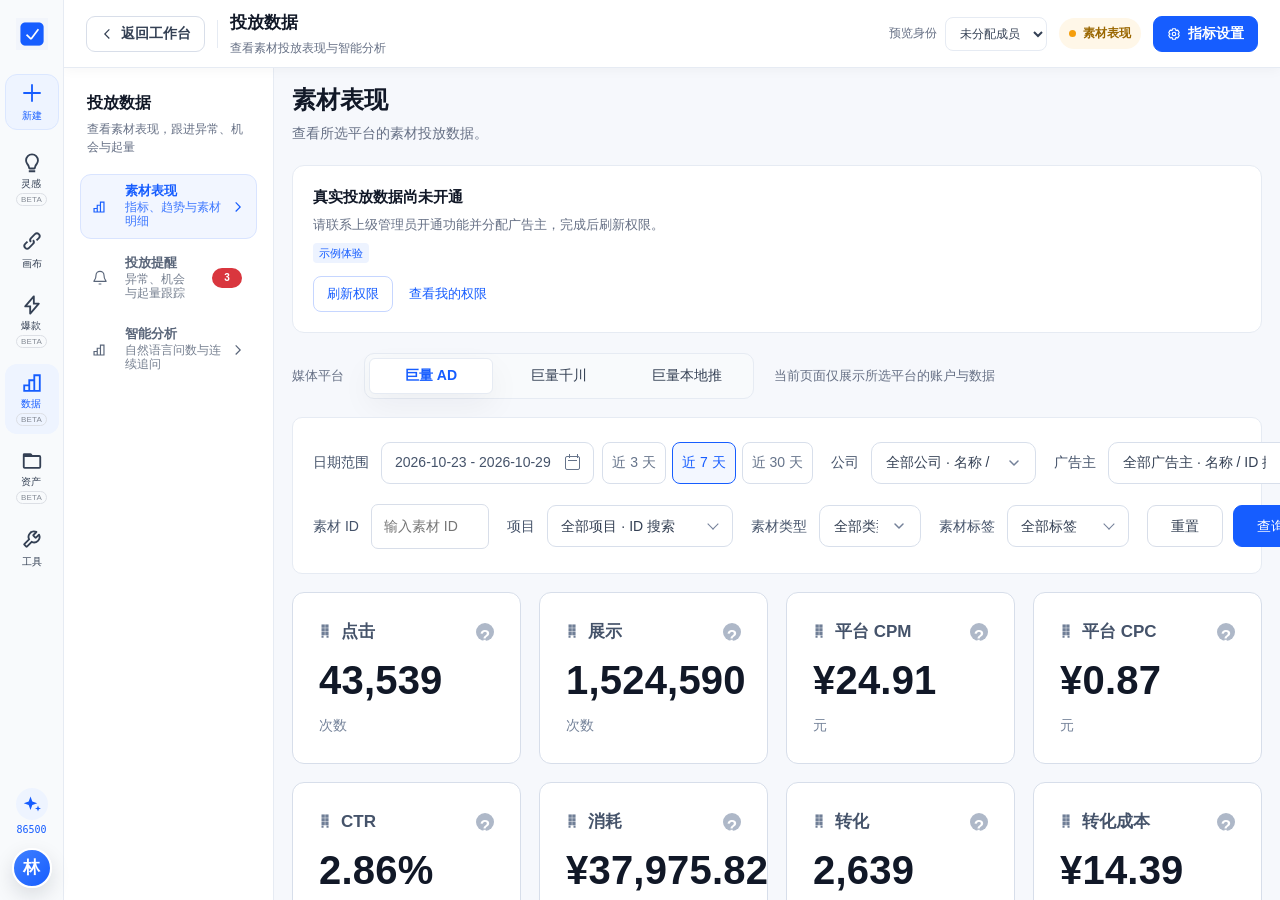
==== commit 8c90dd1a: "Update preview to latest alert design and add feature guide; preserve original submission tag" ====
--- a/v3.0/media-management/data-original/index.html
+++ b/v3.0/media-management/data-original/index.html
@@ -7,13 +7,14 @@
   <meta http-equiv="Content-Security-Policy" content="default-src 'self' data: blob:; script-src 'self' 'unsafe-inline' 'unsafe-eval' 'wasm-unsafe-eval' blob:; style-src 'self' 'unsafe-inline'; img-src 'self' data: blob:; media-src 'self' data: blob:; font-src 'self' data:; connect-src 'self' data: blob: ws://127.0.0.1:*; worker-src 'self' blob:; object-src 'none'; base-uri 'self'">
   <title>创作平台 · 员工版交互与投放提醒预览</title>
   <script type="module" crossorigin src="./commercial-platform/runtime/assets-blue3/index-oddxqlpg.js"></script>
+  <script type="module" src="./integrations/shell-enhancements.mjs?v=5"></script>
   <link rel="stylesheet" crossorigin href="./commercial-platform/runtime/assets-blue3/index-DnuYx17t.css?v=blue2">
   <link rel="stylesheet" href="./blue-theme.css?v=5">
 <link rel="stylesheet" href="../demo/assets/alert-workspace.css?v=5">
 <link rel="stylesheet" href="../demo/assets/performance-entry.css?v=5">
 <link rel="icon" href="./commercial-platform/public/favicon.png">
-<link rel="stylesheet" href="./integrations/employee-media.css?v=anon1">
-<link rel="stylesheet" href="./integrations/reminder-rules.css?v=18">
+<link rel="stylesheet" href="./integrations/employee-media.css?v=13">
+<link rel="stylesheet" href="./integrations/reminder-rules.css?v=32">
 </head>
 <body><div id="app"></div></body>
 </html>
--- a/v3.0/media-management/data-original/integrations/employee-media.css
+++ b/v3.0/media-management/data-original/integrations/employee-media.css
@@ -1,4 +1,5 @@
 /* Employee interaction layer; all visual decisions inherit the uploaded blue theme. */
+.ad-data-nav nav>.nav-item:nth-child(2){position:relative;padding-right:48px!important}.ad-data-nav nav>.nav-item:nth-child(2)>svg:last-child{visibility:hidden}.ad-data-nav nav>.nav-item:nth-child(2)::before{content:'3';position:absolute;left:auto;right:12px;top:50%;z-index:2;display:grid;place-items:center;min-width:20px;height:20px;padding:0 5px;border:2px solid #fff;border-radius:999px;background:#d9363e;color:#fff;font-size:10px;font-weight:700;line-height:1;font-variant-numeric:tabular-nums;transform:translateY(-50%)}
 .employee-media-page{width:100%;height:100vh;min-width:0;color:var(--zy-text-main);font-family:var(--zy-font-family);font-size:14px;background:#f6f8fc}
 .employee-media-page *{box-sizing:border-box}
 .employee-media-page h1,.employee-media-page h2,.employee-media-page p{margin:0}
@@ -76,6 +77,9 @@
 .em-drawer-body{padding:24px;overflow:auto;flex:1;line-height:1.8}
 .em-drawer-foot{border-top:1px solid var(--zy-border);justify-content:flex-end}
 .em-drawer-body textarea{width:100%;resize:vertical}
+.em-overlay-secondary{z-index:3300;background:#0f172a52}.rm-execution-drawer{width:min(680px,100vw)}.material-performance-drawer{width:min(820px,100vw)}
+.rd-workspace:has(.em-overlay){z-index:10}
+.material-detail-identity{padding-bottom:18px;border-bottom:1px solid var(--zy-border)}.material-detail-identity h2{margin:5px 0 4px!important;font-size:22px!important;line-height:1.4}.material-detail-platform{color:#60708a;font-size:12px}.material-preview-card{margin-top:20px;padding:18px;border:1px solid var(--zy-border);border-radius:8px;background:#fff}.material-preview-card>header{display:flex;align-items:center;justify-content:space-between;margin-bottom:14px}.material-preview-card h3{margin:0}.material-preview-visual{position:relative;display:grid;place-items:center;min-height:310px;overflow:hidden;border-radius:6px;background:#111827;color:#fff}.material-preview-visual:before,.material-preview-visual:after{content:'';position:absolute;inset:0 50% 0 0;background:#223352}.material-preview-visual:after{inset:0 0 0 50%;background:#174e78}.material-preview-visual.theme-green:before{background:#17483d}.material-preview-visual.theme-green:after{background:#366b55}.material-preview-visual.theme-violet:before{background:#3f335f}.material-preview-visual.theme-violet:after{background:#65518a}.material-preview-visual.theme-orange:before{background:#7c4326}.material-preview-visual.theme-orange:after{background:#a86135}.material-preview-copy{position:relative;z-index:1;display:grid;gap:6px;max-width:72%;text-align:center}.material-preview-copy strong{font-size:22px;line-height:1.45}.material-preview-copy small{color:#e2e8f0}.material-preview-play{position:absolute;z-index:2;left:50%;bottom:24px;width:42px;height:42px;border:1px solid #ffffff80;border-radius:50%;background:#0f172a99;transform:translateX(-50%)}.material-preview-play:after{content:'';position:absolute;left:16px;top:12px;border-top:8px solid transparent;border-bottom:8px solid transparent;border-left:12px solid #fff}.material-date-strip{display:flex;align-items:center;gap:14px;flex-wrap:wrap;margin-top:16px;padding:12px 14px;border:1px solid #cfe0ff;border-radius:7px;background:#f4f8ff;color:#5e6b80;font-size:12px}.material-date-strip strong{color:#165dff}.material-detail-section{padding:22px 0;border-bottom:1px solid var(--zy-border)}.material-detail-section:last-child{border-bottom:0}.material-detail-section h3{margin:0 0 14px}.material-detail-metrics{display:grid;grid-template-columns:repeat(3,minmax(0,1fr));gap:10px}.material-detail-metrics article{display:grid;gap:6px;padding:13px 14px;border:1px solid #e6ebf2;border-radius:7px;background:#f8fafd}.material-detail-metrics span{color:var(--zy-text-muted);font-size:12px}.material-detail-metrics strong{font-size:18px;color:var(--zy-text-strong)}.material-detail-facts{display:grid;grid-template-columns:100px minmax(0,1fr);gap:12px 18px;margin:0}.material-detail-facts dt{color:var(--zy-text-muted)}.material-detail-facts dd{margin:0;color:var(--zy-text-strong);overflow-wrap:anywhere}.material-action-group{display:flex;align-items:center;gap:10px;flex-wrap:wrap}.em-button.material-action{min-height:34px}.em-button.material-action.detail{color:#165dff;border-color:#b9cdfd;background:#f4f7ff}.em-button.material-action.inspiration{color:#6a45c2;border-color:#d8cdf5;background:#f8f5ff}.em-button.material-action.replicate{color:#3d54b8;border-color:#cbd4fa;background:#f4f6ff}.em-button.material-action.asset{color:#167456;border-color:#bfe3d5;background:#f1faf6}.em-button.material-action.current:disabled{opacity:1;cursor:default}.rm-batch-row-actions .material-action{padding:3px 7px;min-height:28px;border:0;background:transparent}.rm-hit-row>div.rm-batch-row-actions{display:flex;align-items:center;justify-content:flex-end;flex-wrap:wrap;max-width:330px}
 .em-option-list{border:1px solid var(--zy-border);border-radius:8px;max-height:240px;overflow:auto;padding:12px;display:grid;gap:12px}
 .em-methods{display:grid;gap:14px}
 .em-methods .em-button{white-space:normal;justify-content:flex-start;text-align:left;padding:18px}
@@ -106,15 +110,17 @@
 .employee-report p,.employee-report h2{margin:0}
 .employee-report input:not([type=checkbox]){border:1px solid var(--zy-border-strong);border-radius:7px;padding:10px 12px;color:var(--zy-text-main);max-width:100%;cursor:text}
 .employee-report-query,.employee-report-heading{display:flex;align-items:center;justify-content:space-between;gap:16px;flex-wrap:wrap;padding:20px}
-.employee-report-query{background:#fff;border:1px solid var(--zy-border);border-radius:12px;margin-bottom:18px}
-.employee-report-query.production{display:grid;gap:18px}.employee-filter-row{display:grid;gap:18px;align-items:end}.employee-filter-row.primary{grid-template-columns:minmax(350px,1.4fr) minmax(180px,.7fr) minmax(260px,1fr)}.employee-filter-row.dimensions{grid-template-columns:minmax(210px,1fr) minmax(180px,.85fr) minmax(150px,.65fr) minmax(190px,.8fr) auto}.employee-filter-field{display:grid;gap:8px;min-width:0}.employee-filter-field>span:first-child{font-size:12px;font-weight:600;color:var(--zy-text-strong)}.employee-filter-field select,.employee-filter-field input{width:100%;min-height:38px;border:1px solid var(--zy-border-strong);border-radius:7px;padding:8px 11px;background:#fff}.employee-date-range{display:grid;grid-template-columns:1fr auto 1fr;align-items:center;gap:8px}.employee-date-range>span{color:var(--zy-text-muted)}.employee-filter-actions{display:flex;justify-content:flex-end;gap:10px;padding-bottom:1px}.employee-filter-actions .em-button{min-width:66px}
+.employee-report-query{position:relative;z-index:30;overflow:visible;background:#fff;border:1px solid var(--zy-border);border-radius:10px;margin-bottom:18px}
+.employee-report-query.production{display:grid;gap:20px;padding:24px 20px}.employee-filter-row{display:grid;gap:24px;align-items:center}.employee-filter-row.primary{grid-template-columns:minmax(460px,1.35fr) minmax(250px,.72fr) minmax(310px,.9fr)}.employee-filter-row.dimensions{grid-template-columns:minmax(210px,.78fr) minmax(280px,1fr) minmax(205px,.72fr) minmax(235px,.82fr) auto}.employee-filter-field{display:flex;align-items:center;gap:12px;min-width:0}.employee-filter-field>span:first-child{flex:0 0 auto;color:#45536a;font-size:14px;font-weight:500;white-space:nowrap}.employee-filter-field>select,.employee-filter-field>input,.employee-filter-field>.employee-filter-popover,.employee-filter-field>.employee-date-range-control{flex:1 1 auto;min-width:0}.employee-filter-field select,.employee-filter-field input{width:100%;min-height:42px;border:1px solid #d8dfeb;border-radius:9px;padding:0 13px;background:#fff}.employee-filter-field select:hover,.employee-filter-field input:hover{border-color:#91adff}.employee-filter-field select:focus,.employee-filter-field input:focus{border-color:#165dff;box-shadow:0 0 0 3px #165dff12;outline:0}.employee-filter-actions{display:flex;justify-content:flex-end;gap:10px}.employee-filter-actions .em-button{min-width:76px;min-height:42px}
+.employee-date-range-control{display:flex;align-items:center;gap:8px;min-width:0}.employee-date-popover{flex:1 1 260px;min-width:230px}.employee-date-trigger{display:flex;align-items:center;justify-content:space-between;gap:12px;width:100%;height:42px;padding:0 13px;border:1px solid #d8dfeb;border-radius:9px;background:#fff;color:#45536a;text-align:left}.employee-date-trigger:hover{border-color:#91adff}.employee-date-popover.open .employee-date-trigger{border-color:#165dff;box-shadow:0 0 0 3px #165dff12}.employee-date-trigger>span{overflow:hidden;text-overflow:ellipsis;white-space:nowrap;font-variant-numeric:tabular-nums}.employee-calendar-icon{position:relative;flex:0 0 15px;width:15px;height:14px;border:1.5px solid #65738a;border-radius:2px}.employee-calendar-icon:before{content:'';position:absolute;left:2px;right:2px;top:3px;border-top:1.5px solid #65738a}.employee-calendar-icon:after{content:'';position:absolute;left:3px;top:-3px;width:7px;height:4px;border-left:1.5px solid #65738a;border-right:1.5px solid #65738a}.employee-date-presets{display:flex;gap:6px;flex:0 0 auto}.employee-date-presets button{height:42px;padding:0 11px;border:1px solid #d8dfeb;border-radius:8px;background:#fff;color:#65738a;white-space:nowrap}.employee-date-presets button:hover{border-color:#91adff;color:#165dff}.employee-date-presets button.active{border-color:#165dff;background:#f3f7ff;color:#165dff}.employee-date-menu{position:absolute;left:0;top:48px;z-index:1300;display:grid;grid-template-columns:1fr 1fr;gap:12px;width:430px;padding:16px;border:1px solid #dce3ee;border-radius:10px;background:#fff;box-shadow:0 16px 40px #16253f24}.employee-date-menu label{display:grid;gap:7px}.employee-date-menu label>span{color:#65738a;font-size:12px}.employee-date-menu input{width:100%;height:40px;min-height:40px!important}.employee-date-menu-actions{grid-column:1/-1;display:flex;justify-content:flex-end;padding-top:2px}.employee-date-menu-actions .em-button{min-height:36px}
 .employee-report-query strong{font-size:16px;color:var(--zy-text-strong)}
-.employee-report-kpis{display:grid;grid-template-columns:repeat(4,minmax(0,1fr));gap:12px;margin-bottom:18px}
-.employee-report-kpi{background:#fff;border:1px solid #cdd5e2;border-radius:12px;padding:20px;box-shadow:0 10px 25px #0f172a05;display:flex;flex-direction:column;gap:18px}
-.employee-report-kpi>span{font-size:13px;font-weight:600}.employee-kpi-label{display:flex;align-items:center;gap:7px;justify-content:space-between}.employee-kpi-label .rm-help-wrap{margin-left:auto}
+.employee-report-kpis{display:grid;grid-template-columns:repeat(4,minmax(0,1fr));gap:18px;margin-bottom:18px}
+.employee-report-kpi{display:flex;flex-direction:column;justify-content:center;gap:14px;min-height:172px;padding:22px 26px;background:#fff;border:1px solid #d7deea;border-radius:12px;box-shadow:none}.employee-report-kpi>span{font-size:17px;font-weight:600}.employee-kpi-label{display:flex;align-items:center;gap:10px;justify-content:space-between}.employee-kpi-label .rm-help-wrap{margin-left:auto}.employee-kpi-title{display:flex;align-items:center;gap:12px;min-width:0;color:#45536a}.employee-kpi-drag{display:inline-flex;align-items:center;color:#6f7e96;font-size:21px;font-style:normal;line-height:1;letter-spacing:-4px;transform:rotate(90deg)}
+.employee-filter-row{gap:18px}.employee-filter-row.primary{grid-template-columns:minmax(500px,1.45fr) minmax(205px,.68fr) minmax(255px,.88fr)}.employee-filter-row.dimensions{grid-template-columns:minmax(170px,.72fr) minmax(220px,.92fr) minmax(170px,.65fr) minmax(190px,.75fr) auto}.employee-kpi-drag{font-size:20px;letter-spacing:0;transform:none}
+.employee-date-presets button{padding-left:9px;padding-right:9px}
 .material-labels{display:flex;flex-wrap:wrap;gap:4px;margin-top:5px}.material-label{display:inline-flex;align-items:center;min-height:20px;padding:1px 7px;border-radius:5px;font-size:11px;line-height:16px;white-space:nowrap}.material-label-first_publish{background:#e8f1ff;color:#175cd3}.material-label-high_quality{background:#e9f8ef;color:#087443}.material-label-low_quality,.material-label-inefficient,.material-label-carry_risk{background:#fff4d6;color:#8a5a00}
-.material-label-filter{position:relative;min-width:190px}.material-label-filter summary{list-style:none;min-height:36px;padding:9px 30px 9px 11px;border:1px solid var(--zy-border-strong);border-radius:7px;background:#fff;color:var(--zy-text-main);cursor:pointer;white-space:nowrap;overflow:hidden;text-overflow:ellipsis}.material-label-filter summary::-webkit-details-marker{display:none}.material-label-filter summary:after{content:'';position:absolute;right:13px;top:14px;width:7px;height:7px;border-right:1px solid var(--zy-text-muted);border-bottom:1px solid var(--zy-text-muted);transform:rotate(45deg)}.material-label-filter[open] summary:after{top:17px;transform:rotate(225deg)}.material-label-filter-menu{position:absolute;right:0;top:42px;z-index:5;display:grid;gap:10px;min-width:210px;padding:14px;border:1px solid var(--zy-border);border-radius:8px;background:#fff;box-shadow:0 12px 30px #13264d1f}
-.employee-report-kpi>strong{font-size:26px;color:var(--zy-text-strong);font-variant-numeric:tabular-nums}
+.employee-filter-popover{position:relative;min-width:0}.employee-filter-trigger{display:flex;align-items:center;justify-content:space-between;gap:12px;width:100%;height:42px;padding:0 13px;border:1px solid #d8dfeb;border-radius:9px;background:#fff;color:var(--zy-text-main);text-align:left;cursor:pointer}.employee-filter-trigger:hover{border-color:#a9bce8}.employee-filter-popover.open .employee-filter-trigger{border-color:#165dff;box-shadow:0 0 0 3px #165dff12}.employee-filter-trigger>span{min-width:0;overflow:hidden;text-overflow:ellipsis;white-space:nowrap}.employee-filter-trigger>i{flex:0 0 8px;width:8px;height:8px;margin:-4px 2px 0 0;border-right:1.5px solid #748199;border-bottom:1.5px solid #748199;transform:rotate(45deg);transition:transform .16s,margin .16s}.employee-filter-popover.open .employee-filter-trigger>i{margin:4px 2px 0 0;transform:rotate(225deg)}.employee-filter-menu{position:absolute;right:0;top:48px;z-index:1200;width:max(100%,240px);overflow:hidden;border:1px solid #dce3ee;border-radius:9px;background:#fff;box-shadow:0 14px 36px #16253f24}.employee-filter-field.project .employee-filter-menu{left:0;right:auto;width:max(100%,280px)}.employee-filter-menu-search{padding:10px;border-bottom:1px solid #edf0f5}.employee-filter-menu-search input{height:38px;min-height:38px!important;padding:0 11px!important;border-radius:7px!important}.employee-filter-options{display:grid;max-height:250px;overflow:auto;padding:6px}.employee-filter-option{display:flex;align-items:center;gap:10px;min-width:0;min-height:40px;padding:8px 10px;border-radius:6px;cursor:pointer;white-space:nowrap}.employee-filter-option:hover{background:#f3f6fb}.employee-filter-option input{flex:0 0 16px!important;width:16px!important;height:16px!important;min-height:16px!important;margin:0!important;padding:0!important;accent-color:#165dff}.employee-filter-option>span{min-width:0;overflow:hidden;text-overflow:ellipsis;white-space:nowrap}.employee-filter-empty{padding:22px 12px!important;color:var(--zy-text-muted);font-size:12px;text-align:center}.employee-filter-menu-footer{padding:11px 14px;border-top:1px solid #edf0f5;background:#fbfcfe;color:var(--zy-text-muted);font-size:12px;line-height:1.55}.employee-report-kpis{position:relative;z-index:1}
+.employee-report-kpi>strong{font-size:40px;line-height:1;color:#111827;font-variant-numeric:tabular-nums;letter-spacing:.2px}.employee-report-kpi>small{font-size:14px;color:#75839a}
 .employee-report>.em-card{margin-bottom:18px}
 .employee-report-panel{padding:0 20px 20px}
 .employee-report-panel>.employee-report-heading{padding-left:0;padding-right:0}
@@ -128,16 +134,40 @@
 @media(max-width:1400px){.em-layout{grid-template-columns:210px minmax(0,1fr)}.em-main{padding:18px}}
 @media(max-width:900px){.em-layout{grid-template-columns:150px minmax(0,1fr)}.em-sidebar{padding:20px 10px}.em-topbar{padding:0 16px}.em-connection-head{gap:20px}.employee-header-actions{gap:8px}.em-topbar>.employee-header-actions>.pe-button{display:none}}
 @media(max-width:1200px){.employee-filter-row.primary{grid-template-columns:1fr 1fr}.employee-filter-row.primary .advertiser{grid-column:1/-1}.employee-filter-row.dimensions{grid-template-columns:repeat(2,minmax(0,1fr))}.employee-filter-actions{grid-column:1/-1}}
+@media(max-height:880px) and (min-width:1001px){.employee-filter-menu{top:auto;bottom:48px}}
 @media(max-width:1000px){.employee-report-kpis{grid-template-columns:repeat(2,minmax(0,1fr))}}
 @media(max-width:600px){.em-layout{grid-template-columns:minmax(0,1fr)}.em-sidebar{display:none}.em-main{padding:16px 12px}.em-topbar{padding:0 12px}.em-topbar small{display:none}.em-topbar strong{font-size:15px}.employee-preview-identity>span{display:none}.employee-header-actions>.pe-button{display:none}.em-tabs{gap:16px}.em-platforms{width:100%}.em-platforms>.em-button{min-width:0;flex:1;padding:7px}.em-page-title{flex-wrap:wrap;gap:6px}.em-drawer-head,.em-drawer-body,.em-drawer-foot{padding:20px}.em-connection-head{padding:18px}.em-filters{padding:14px}.em-table td,.em-table th{padding:14px}.em-section-actions>.primary{margin-left:auto}.performance-business-entry .pe-access-card,.performance-business-entry .pe-reminders-card{padding:16px}}
 @media(max-width:600px){.employee-filter-row.primary,.employee-filter-row.dimensions{grid-template-columns:1fr}.employee-filter-row.primary .advertiser,.employee-filter-actions{grid-column:auto}.employee-date-range{grid-template-columns:1fr}.employee-date-range>span{text-align:center}.employee-detail-metrics{grid-template-columns:1fr}}
+@media(max-width:600px){.material-detail-metrics{grid-template-columns:repeat(2,minmax(0,1fr))}.material-preview-visual{min-height:230px}.material-preview-copy strong{font-size:18px}.ad-data-nav nav>.nav-item:nth-child(2){padding-right:0!important}.ad-data-nav nav>.nav-item:nth-child(2)::before{right:4px;top:5px;transform:none}}
 .employee-report .material-target-row td{background:#f1f6ff}.employee-report .material-target-row td:first-child{box-shadow:inset 3px 0 #165dff}
-.employee-tag.volume{background:#fff6df;color:#9b6500}.employee-tag.shared{background:#ede9ff;color:#5b45b8}.rm-rule-name{display:flex;align-items:center;gap:6px;flex-wrap:wrap}.rm-rule-name strong{margin-right:2px}.rm-list-head-actions select,.rm-list-filters select,.rm-run-filters select,.rm-scope-filters select{min-height:42px;border:1px solid #d8dfeb;border-radius:10px;background-color:#fff;color:var(--zy-text-main);padding:0 42px 0 14px;appearance:none;background-image:url("data:image/svg+xml,%3Csvg xmlns='http://www.w3.org/2000/svg' width='14' height='14' viewBox='0 0 14 14'%3E%3Cpath d='m3 5 4 4 4-4' fill='none' stroke='%23748199' stroke-width='1.5' stroke-linecap='round' stroke-linejoin='round'/%3E%3C/svg%3E");background-repeat:no-repeat;background-position:right 14px center;transition:border-color .16s,box-shadow .16s}.rm-list-head-actions select:hover,.rm-list-filters select:hover,.rm-run-filters select:hover,.rm-scope-filters select:hover{border-color:#91adff}.rm-list-head-actions select:focus,.rm-list-filters select:focus,.rm-run-filters select:focus,.rm-scope-filters select:focus{border-color:#165dff;box-shadow:0 0 0 3px #165dff12;outline:0}.rm-section-heading .rm-tooltip{left:0;transform:translate(0,4px)}.rm-section-heading .rm-help-wrap:hover .rm-tooltip,.rm-section-heading .rm-help-wrap:focus-within .rm-tooltip{transform:translate(0,0)}.rm-section-heading .rm-tooltip:before{left:9px}
+.employee-tag.volume{background:#fff6df;color:#9b6500}.employee-tag.shared,.employee-tag.custom{background:#ede9ff;color:#5b45b8}.rm-rule-name{display:flex;align-items:center;gap:6px;flex-wrap:wrap}.rm-rule-name strong{margin-right:2px}.rm-list-head-actions select,.rm-list-filters select,.rm-run-filters select,.rm-scope-filters select{min-height:42px;border:1px solid #d8dfeb;border-radius:10px;background-color:#fff;color:var(--zy-text-main);padding:0 42px 0 14px;appearance:none;background-image:url("data:image/svg+xml,%3Csvg xmlns='http://www.w3.org/2000/svg' width='14' height='14' viewBox='0 0 14 14'%3E%3Cpath d='m3 5 4 4 4-4' fill='none' stroke='%23748199' stroke-width='1.5' stroke-linecap='round' stroke-linejoin='round'/%3E%3C/svg%3E");background-repeat:no-repeat;background-position:right 14px center;transition:border-color .16s,box-shadow .16s}.rm-list-head-actions select:hover,.rm-list-filters select:hover,.rm-run-filters select:hover,.rm-scope-filters select:hover{border-color:#91adff}.rm-list-head-actions select:focus,.rm-list-filters select:focus,.rm-run-filters select:focus,.rm-scope-filters select:focus{border-color:#165dff;box-shadow:0 0 0 3px #165dff12;outline:0}.rm-section-heading .rm-tooltip{left:0;transform:translate(0,4px)}.rm-section-heading .rm-help-wrap:hover .rm-tooltip,.rm-section-heading .rm-help-wrap:focus-within .rm-tooltip{transform:translate(0,0)}.rm-section-heading .rm-tooltip:before{left:9px}
 .giant-form select,.employee-report-query select{min-height:42px;border:1px solid #d8dfeb!important;border-radius:10px!important;background-color:#f8fafd!important;color:var(--zy-text-main);padding:0 42px 0 14px!important;appearance:none;background-image:url("data:image/svg+xml,%3Csvg xmlns='http://www.w3.org/2000/svg' width='14' height='14' viewBox='0 0 14 14'%3E%3Cpath d='m3 5 4 4 4-4' fill='none' stroke='%23748199' stroke-width='1.5' stroke-linecap='round' stroke-linejoin='round'/%3E%3C/svg%3E");background-repeat:no-repeat;background-position:right 14px center;transition:border-color .16s,box-shadow .16s,background-color .16s}.giant-form select:hover,.employee-report-query select:hover{border-color:#91adff!important;background-color:#fff!important}.giant-form select:focus,.employee-report-query select:focus{border-color:#165dff!important;background-color:#fff!important;box-shadow:0 0 0 3px #165dff12;outline:0}
 .rm-toggle-cell{text-align:center!important}.rm-toggle{position:relative;width:40px;height:22px;padding:0;border:1px solid #c8d0dc;border-radius:999px;background:#d8dee8;vertical-align:middle;cursor:pointer;transition:background-color .16s,border-color .16s,box-shadow .16s}.rm-toggle:before{content:'';position:absolute;left:2px;top:2px;width:16px;height:16px;border-radius:50%;background:#fff;box-shadow:0 1px 4px #22324f38;transition:transform .18s ease}.rm-toggle:hover{border-color:#91adff;box-shadow:0 0 0 3px #165dff0f}.rm-toggle.active{border-color:#165dff;background:#165dff}.rm-toggle.active:before{transform:translateX(18px)}.rm-toggle:focus-visible{outline:2px solid #165dff;outline-offset:3px}.rm-toggle:disabled{cursor:default;opacity:.45}.rm-root .em-table th:first-child,.rm-root .em-table td.rm-toggle-cell{width:72px;min-width:72px;padding-left:16px;padding-right:16px}
-.rd-workspace{position:relative;z-index:2}.rd-panel.em-card{overflow:visible!important}.rd-filterbar.unified{display:grid;grid-template-columns:minmax(300px,1fr) 190px 190px auto;align-items:center;gap:12px;padding:18px 20px}.rd-filterbar.unified input,.rd-filterbar.unified select{width:100%;height:42px;min-width:0;border:1px solid #d8dfeb;border-radius:9px;background-color:#fff;padding:0 40px 0 13px;color:var(--zy-text-main)}.rd-filterbar.unified input{padding-right:13px}.rd-filterbar.unified select{appearance:none;background-image:url("data:image/svg+xml,%3Csvg xmlns='http://www.w3.org/2000/svg' width='14' height='14' viewBox='0 0 14 14'%3E%3Cpath d='m3 5 4 4 4-4' fill='none' stroke='%23748199' stroke-width='1.5' stroke-linecap='round' stroke-linejoin='round'/%3E%3C/svg%3E");background-repeat:no-repeat;background-position:right 13px center}.rd-filterbar.unified .em-muted{margin-left:0;text-align:right;white-space:nowrap}.rd-definition-hint{position:relative;z-index:30;padding:12px 20px;margin:0!important;background:#fbfcfe;border-bottom:1px solid var(--zy-border)}.rd-definition-hint .rm-tooltip{z-index:5000;left:0;transform:translate(0,4px)}.rd-definition-hint .rm-help-wrap:hover .rm-tooltip,.rd-definition-hint .rm-help-wrap:focus-within .rm-tooltip{transform:translate(0,0)}.rd-definition-hint .rm-tooltip:before{left:9px}.rd-type-badge{display:inline-flex;align-items:center;min-width:44px;justify-content:center;padding:3px 8px;border-radius:5px;font-size:12px;font-weight:600;line-height:18px;white-space:nowrap}.rd-type-badge.risk{background:#fff0ee;color:#c53b2f}.rd-type-badge.opportunity{background:#eaf8ef;color:#087443}.rd-type-badge.volume{background:#fff6df;color:#9b6500}.rd-type-badge.unknown{background:#f1f3f6;color:#65728c}.rd-detail-status,.rd-detail-actions{display:flex;align-items:center;gap:8px;flex-wrap:wrap}.rd-detail-status{margin-top:12px}.rd-detail-actions{margin-top:14px}.rd-detail-actions .em-button.text{padding-left:0}.rd-detail-actions .em-button.primary{margin-left:auto}
+.rd-workspace{position:relative;z-index:2}.rd-panel.em-card{overflow:visible!important}.rd-filterbar.unified{display:grid;grid-template-columns:minmax(300px,1fr) 190px 190px auto;align-items:center;gap:12px;padding:18px 20px}.rd-filterbar.unified input,.rd-filterbar.unified select{width:100%;height:42px;min-width:0;border:1px solid #d8dfeb;border-radius:9px;background-color:#fff;padding:0 40px 0 13px;color:var(--zy-text-main)}.rd-filterbar.unified input{padding-right:13px}.rd-filterbar.unified select{appearance:none;background-image:url("data:image/svg+xml,%3Csvg xmlns='http://www.w3.org/2000/svg' width='14' height='14' viewBox='0 0 14 14'%3E%3Cpath d='m3 5 4 4 4-4' fill='none' stroke='%23748199' stroke-width='1.5' stroke-linecap='round' stroke-linejoin='round'/%3E%3C/svg%3E");background-repeat:no-repeat;background-position:right 13px center}.rd-filterbar.unified .em-muted{margin-left:0;text-align:right;white-space:nowrap}.rd-definition-hint{position:relative;z-index:30;padding:12px 20px;margin:0!important;background:#fbfcfe;border-bottom:1px solid var(--zy-border)}.rd-definition-hint .rm-tooltip{z-index:5000;left:0;transform:translate(0,4px)}.rd-definition-hint .rm-help-wrap:hover .rm-tooltip,.rd-definition-hint .rm-help-wrap:focus-within .rm-tooltip{transform:translate(0,0)}.rd-definition-hint .rm-tooltip:before{left:9px}.rd-type-badge{display:inline-flex;align-items:center;min-width:44px;justify-content:center;padding:3px 8px;border-radius:5px;font-size:12px;font-weight:600;line-height:18px;white-space:nowrap}.rd-type-badge.risk{background:#fff0ee;color:#c53b2f}.rd-type-badge.opportunity{background:#eaf8ef;color:#087443}.rd-type-badge.volume{background:#fff6df;color:#9b6500}.rd-type-badge.custom{background:#ede9ff;color:#5b45b8}.rd-type-badge.unknown{background:#f1f3f6;color:#65728c}.rd-detail-status,.rd-detail-actions{display:flex;align-items:center;gap:8px;flex-wrap:wrap}.rd-detail-status{margin-top:12px}.rd-detail-actions{margin-top:14px}.rd-detail-actions .em-button.text{padding-left:0}.rd-detail-actions .em-button.primary{margin-left:auto}
+.rd-detail-status .employee-tag,.rd-detail-status .rd-type-badge{box-sizing:border-box;height:24px;margin:0;padding:0 8px;line-height:24px}
 @media(max-width:1100px){.rd-filterbar.unified{grid-template-columns:1fr 1fr}.rd-filterbar.unified .em-muted{text-align:left}}
 @media(max-width:650px){.rd-filterbar.unified{grid-template-columns:1fr}}
 
+.employee-report-query select{background-color:#fff!important}
 /* Keep reminder dialogs above the sticky business header. */
 .rd-workspace:has(>.em-overlay){z-index:4000}
+.rm-scope-search{width:100%;min-height:42px;padding:0 13px!important;border:1px solid #d8dfeb!important;border-radius:9px!important;background:#fff!important}.rm-scope-search:focus{border-color:#165dff!important;box-shadow:0 0 0 3px #165dff12;outline:0}.rm-advertiser-picker-grid{min-height:300px;margin-top:2px}.rm-advertiser-picker-grid .rm-material-options{max-height:300px}.rm-advertiser-picker-grid .rm-material-option{min-height:58px}.rm-advertiser-picker-grid .rm-material-option .em-check{min-width:0}.rm-advertiser-picker-grid .rm-material-option small{max-width:48%}.rm-kind-locked{display:flex;align-items:center}.rm-kind-locked .employee-tag{align-self:flex-start;width:max-content;margin:0}.rm-kind-segments{width:max-content}.rm-kind-segments .rm-segment{flex:0 0 auto;min-width:58px}.rm-run-summary{position:relative;z-index:30;overflow:visible!important}.rm-run-summary .rm-report-heading{overflow:visible}.rm-run-summary .rm-help-wrap{z-index:100}.rm-run-summary .rm-tooltip{z-index:6000;left:0;right:auto;transform:translate(0,4px)}.rm-run-summary .rm-help-wrap:hover .rm-tooltip,.rm-run-summary .rm-help-wrap:focus-within .rm-tooltip{transform:translate(0,0)}.rm-run-summary .rm-tooltip:before{left:9px}
+.rm-kind-editor{display:flex;align-items:center;gap:14px;flex-wrap:wrap}.giant-form .rm-custom-kind-input{width:300px;max-width:100%;min-height:42px;padding:0 14px!important;border:1px solid #d8dfeb!important;border-radius:9px!important;background:#fff!important}.giant-form .rm-custom-kind-input:focus{border-color:#165dff!important;box-shadow:0 0 0 3px #165dff12;outline:0}.rm-delivery-settings{display:flex;align-items:center;gap:24px;flex-wrap:wrap}.rm-delivery-default{display:grid;gap:4px;min-width:320px;padding:13px 15px;border:1px solid #dbe5f6;border-radius:9px;background:#f7f9fd}.rm-delivery-default strong{color:var(--zy-text-strong)}.rm-wecom-default-copy{margin:-8px 0 0!important;padding-left:2px;font-size:12px}
+
+/* Alert notification content: desktop inbox and Enterprise WeChat delivery. */
+.rd-heading-title{display:flex!important;align-items:center!important;gap:14px}.rd-notification-preview-button{min-height:36px!important;padding:7px 13px!important;border-color:#cdd9ee!important;background:#f7f9ff!important;color:#165dff!important}.rd-notification-preview-button:hover{border-color:#91adff!important;background:#eef4ff!important}
+.rd-notification-overlay{z-index:4300}.rd-notification-drawer{width:min(1080px,calc(100vw - 48px))}.rd-notification-drawer-head>div{display:grid;gap:4px}.rd-notification-drawer-head p{font-size:12px}.rd-notification-channel-tabs{display:flex;gap:24px;padding:0 24px;border-bottom:1px solid var(--zy-border);background:#fff}.rd-notification-channel-tabs .em-button{min-height:48px;padding:0;border:0;border-radius:0;background:transparent;color:var(--zy-text-muted)}.rd-notification-channel-tabs .em-button.active{border-bottom:2px solid #165dff;color:#165dff;font-weight:600}.rd-notification-body{padding:0;background:#f7f8fa}
+.rd-site-notification{display:grid;grid-template-columns:minmax(320px,.92fr) minmax(420px,1.4fr);min-height:620px;background:#fff}.rd-site-notification-list{border-right:1px solid var(--zy-border);background:#fbfcfe}.rd-notification-panel-head{display:flex;align-items:flex-start;justify-content:space-between;gap:12px;padding:22px 20px 14px}.rd-notification-panel-head>div{display:grid;gap:5px}.rd-notification-panel-head .employee-tag{margin:0}.rd-notification-list-tabs{display:flex;gap:18px;padding:0 20px;border-bottom:1px solid var(--zy-border)}.rd-notification-list-tabs button{min-height:40px;padding:0;border:0;border-bottom:2px solid transparent;background:transparent;color:var(--zy-text-muted);cursor:pointer}.rd-notification-list-tabs button.active{border-color:#165dff;color:#165dff;font-weight:600}.rd-notification-items{display:grid}.rd-notification-item{position:relative;display:grid;grid-template-columns:4px minmax(0,1fr);gap:13px;width:100%;min-height:100px;padding:16px 18px;border:0;border-bottom:1px solid #edf0f5;background:transparent;text-align:left;cursor:pointer}.rd-notification-item:hover{background:#f6f8fc}.rd-notification-item.active{background:#eef4ff}.rd-notification-signal{align-self:stretch;border-radius:4px;background:#c53b2f}.rd-notification-signal.opportunity{background:#087443}.rd-notification-signal.volume{background:#d19118}.rd-notification-copy{display:grid;gap:6px;min-width:0}.rd-notification-copy strong,.rd-notification-copy small{overflow:hidden;text-overflow:ellipsis;white-space:nowrap}.rd-notification-copy small{color:var(--zy-text-muted);font-size:11px}.rd-notification-item-head{display:flex;align-items:center;gap:8px;min-width:0}.rd-notification-item-head strong{font-size:13px;color:var(--zy-text-strong)}.rd-unread-dot{display:block;flex:0 0 7px;width:7px;height:7px;border-radius:50%;background:#165dff}
+.rd-notification-item:focus-visible{outline:2px solid #165dff;outline-offset:-3px}.rd-unread-dot{flex-basis:9px;width:9px;height:9px;padding:0;border:1px solid #fff;box-shadow:0 0 0 1px #165dff;cursor:pointer}.rd-unread-dot:hover{box-shadow:0 0 0 3px #dbe6ff}.rd-unread-dot:focus-visible{outline:2px solid #165dff;outline-offset:3px}.rd-notification-empty{display:grid;gap:6px;padding:48px 20px;text-align:center;color:var(--zy-text-muted)}.rd-notification-empty strong{color:var(--zy-text-strong)}
+.rd-site-notification-detail{padding:30px 32px;background:#fff}.rd-site-detail-head{display:flex;align-items:center;justify-content:space-between;gap:16px;margin-bottom:22px}.rd-site-detail-head>div{display:flex;align-items:center;gap:10px}.rd-site-notification-detail>h2{font-size:21px!important;line-height:1.45}.rd-site-lead{margin-top:10px!important;color:#5b687c}.rd-notification-facts{display:grid;grid-template-columns:92px minmax(0,1fr);gap:13px 18px;margin:26px 0;padding:20px;border:1px solid #e4e9f1;border-radius:10px;background:#fbfcfe}.rd-notification-facts dt{color:var(--zy-text-muted)}.rd-notification-facts dd{margin:0;color:var(--zy-text-strong);overflow-wrap:anywhere}.rd-notification-value{color:#165dff!important;font-weight:600}.rd-notification-condition{padding-top:2px}.rd-notification-condition h3{margin-bottom:10px}.rd-notification-condition-row{display:flex;align-items:center;justify-content:space-between;gap:20px;padding:11px 13px;margin-top:8px;border-radius:8px;background:#f5f7fa}.rd-notification-condition-row strong{color:#165dff;white-space:nowrap}.rd-notification-actions{display:flex;align-items:center;gap:10px;flex-wrap:wrap;margin-top:26px;padding-top:20px;border-top:1px solid var(--zy-border)}.rd-notification-actions .em-button.text{margin-left:auto}
+.rd-wecom-notification{display:grid;grid-template-columns:minmax(440px,1.3fr) minmax(280px,.7fr);min-height:620px}.rd-wecom-stage{display:grid;place-items:center;padding:34px;background:#edf0f4}.rd-wecom-phone{width:390px;max-width:100%;overflow:hidden;border:1px solid #d9dee7;border-radius:22px;background:#f2f3f5;box-shadow:0 18px 42px #26364b1f}.rd-wecom-phone-head{position:relative;display:flex;align-items:center;justify-content:center;height:52px;background:#fff;border-bottom:1px solid #e5e7eb}.rd-wecom-phone-head strong{font-size:15px;color:#1f2937}.rd-wecom-back{position:absolute;left:20px;width:10px;height:10px;border-left:1.5px solid #273244;border-bottom:1.5px solid #273244;transform:rotate(45deg)}.rd-wecom-more{position:absolute;right:20px;width:4px;height:4px;border-radius:50%;background:#273244;box-shadow:-7px 0 #273244,7px 0 #273244}.rd-wecom-chat{display:grid;justify-items:center;min-height:520px;padding:24px 18px 32px;background:#f2f3f5}.rd-wecom-chat>time{margin-bottom:14px;color:#9aa2ae;font-size:11px}.rd-wecom-card{width:100%;overflow:hidden;border-radius:9px;background:#fff;box-shadow:0 1px 4px #25334a14}.rd-wecom-card-brand{display:flex;align-items:center;gap:10px;padding:15px 17px;border-bottom:1px solid #edf0f4}.rd-wecom-brand-mark{display:grid;place-items:center;width:38px;height:38px;border-radius:9px;background:#165dff;color:#fff;font-size:17px;font-weight:700}.rd-wecom-card-brand>div{display:grid;gap:2px}.rd-wecom-card-brand small{color:#8b95a5;font-size:11px}.rd-wecom-card-body{padding:18px}.rd-wecom-card-body .rd-type-badge{margin-bottom:10px}.rd-wecom-card-body h3{font-size:17px;line-height:1.45}.rd-wecom-card-body>p{margin-top:7px!important;color:#667287}.rd-wecom-facts{display:grid;grid-template-columns:76px minmax(0,1fr);gap:10px 12px;margin:18px 0 0;padding-top:16px;border-top:1px solid #edf0f4}.rd-wecom-facts dt{color:#8a95a8}.rd-wecom-facts dd{margin:0;color:#303b4d;overflow-wrap:anywhere}.rd-wecom-facts dd.strong{color:#165dff;font-weight:600}.rd-wecom-advice{padding:11px 12px;margin-top:16px!important;border-radius:7px;background:#f5f7fa!important;color:#59677b!important;font-size:12px}.rd-wecom-card-foot{position:relative;display:flex;align-items:center;justify-content:space-between;min-height:48px;padding:0 18px;border-top:1px solid #edf0f4;color:#165dff;cursor:pointer}.rd-wecom-card-foot:hover{background:#f8faff}.rd-wecom-card-foot i{width:8px;height:8px;border-right:1.5px solid #8792a3;border-top:1.5px solid #8792a3;transform:rotate(45deg)}.rd-wecom-structure{padding:36px 30px;background:#fff;border-left:1px solid var(--zy-border)}.rd-wecom-structure>p{margin-top:8px!important}.rd-wecom-structure-list{display:grid;gap:12px;margin:24px 0}.rd-wecom-structure-list>div{padding:15px 16px;border:1px solid #e4e9f1;border-radius:9px;background:#fbfcfe}.rd-wecom-structure-list p{margin-top:5px!important;color:var(--zy-text-muted);font-size:12px}.rd-wecom-structure>.em-button{margin-top:4px}
+@media(max-width:900px){.rd-notification-drawer{width:100vw}.rd-site-notification,.rd-wecom-notification{grid-template-columns:1fr}.rd-site-notification-list{display:none}.rd-wecom-structure{border-left:0;border-top:1px solid var(--zy-border)}.rd-wecom-stage{padding:24px}.rd-site-notification-detail{padding:24px}.rd-heading-title{width:100%;justify-content:space-between}}
+
+/* Match the production user menu instead of exposing a browser-default button. */
+.menu-card>[data-media-management-entry]{display:flex!important;align-items:center!important;gap:12px!important;width:100%!important;padding:16px 20px!important;border:0!important;border-radius:0!important;background:transparent!important;color:#1f2937!important;font:inherit!important;font-size:16px!important;text-align:left!important;cursor:pointer!important;box-shadow:none!important}.menu-card>[data-media-management-entry]:hover,.menu-card>[data-media-management-entry]:focus-visible{background:#f3f7ff!important}.menu-card>[data-media-management-entry] svg{flex:0 0 20px;width:20px!important;height:20px!important;color:#6b7280!important}
+
+/* Shared material-performance detail used by both the report table and execution records. */
+.material-performance-drawer{width:min(1240px,calc(100vw - 36px))}.material-performance-drawer>.em-drawer-body{padding:0;overflow:hidden}.material-performance-detail{display:grid;grid-template-columns:230px minmax(0,1fr) 112px;height:100%;min-height:0;background:#fff}.material-detail-profile{overflow:auto;padding:18px 16px;border-right:1px solid var(--zy-border);background:#fbfcfe}.material-detail-profile-grid{display:grid;grid-template-columns:repeat(2,minmax(0,1fr));gap:8px}.material-detail-profile-grid article{display:grid;gap:5px;min-height:76px;padding:11px;border:1px solid #edf0f5;border-radius:7px;background:#fff}.material-detail-profile-grid span,.material-detail-copy>span,.material-detail-side-facts dt{color:var(--zy-text-muted);font-size:11px}.material-detail-profile-grid strong{overflow-wrap:anywhere;font-size:12px;color:var(--zy-text-strong)}.material-detail-copy{display:grid;gap:7px;padding:17px 2px;border-bottom:1px solid var(--zy-border)}.material-detail-copy strong{font-size:13px;line-height:1.75;color:var(--zy-text-strong);overflow-wrap:anywhere}.material-detail-copy small{color:var(--zy-text-muted);font-size:11px;overflow-wrap:anywhere}.material-detail-side-facts{display:grid;grid-template-columns:72px minmax(0,1fr);gap:11px 8px;margin:18px 2px 0}.material-detail-side-facts dd{margin:0;color:var(--zy-text-strong);font-size:12px;overflow-wrap:anywhere}.material-detail-content{overflow:auto;padding:22px}.material-detail-content-head{display:flex;align-items:flex-start;justify-content:space-between;gap:18px;margin-bottom:18px}.material-detail-content-head>div:first-child{min-width:0}.material-detail-content-head h2{max-width:580px;margin:4px 0 0!important;font-size:18px!important;line-height:1.5;overflow:hidden;text-overflow:ellipsis;white-space:nowrap}.material-detail-platform{color:#60708a;font-size:11px}.material-date-strip{display:flex;align-items:center;gap:9px;flex:0 0 auto;padding:9px 12px;border:1px solid #dfe6f2;border-radius:7px;background:#fff;color:#5e6b80;font-size:11px}.material-date-strip strong{color:var(--zy-text-strong)}.material-detail-metrics{display:grid;grid-template-columns:repeat(2,minmax(0,1fr));gap:10px}.material-detail-metrics article{display:grid;gap:6px;min-height:92px;padding:14px 16px;border:1px solid #e6ebf2;border-radius:7px;background:#fff}.material-detail-metrics span,.material-detail-metrics small{color:var(--zy-text-muted);font-size:11px}.material-detail-metrics strong{font-size:20px;color:var(--zy-text-strong);font-variant-numeric:tabular-nums}.material-trend-section{margin-top:18px;padding-top:18px;border-top:1px solid var(--zy-border)}.material-trend-section>header{display:flex;align-items:flex-start;justify-content:space-between;gap:16px}.material-trend-section h3{margin:0 0 4px}.material-trend-granularity,.material-trend-tools{display:flex;align-items:center;gap:4px}.material-trend-granularity .em-button,.material-trend-tools .em-button{min-height:30px;padding:4px 10px;border-color:transparent;background:#fff;color:var(--zy-text-muted)}.material-trend-granularity .em-button.selected,.material-trend-tools .em-button.selected{border-color:#d6e2ff;background:#eef4ff;color:#165dff}.material-trend-tools{margin:13px 0}.material-trend-focus{display:grid;grid-template-columns:repeat(2,minmax(0,1fr));gap:10px}.material-trend-focus article{display:grid;gap:6px;padding:12px 14px;border:1px solid #edf0f5;border-radius:7px;background:#fbfcfe}.material-trend-focus span{color:var(--zy-text-muted);font-size:11px}.material-trend-focus strong{font-size:20px;font-variant-numeric:tabular-nums}.material-trend-chart{display:block;width:100%;height:auto;margin-top:10px}.material-trend-empty{display:grid;place-items:center;min-height:210px;margin-top:12px;border:1px dashed #dce3ef;border-radius:8px}.material-detail-action-rail{overflow:auto;padding:18px 14px;border-left:1px solid var(--zy-border);background:#fbfcfe}.material-detail-action-rail>strong{display:block;padding:0 4px 13px;color:var(--zy-text-strong)}.material-detail-action-rail>div{display:grid}.material-detail-action-rail .material-action{justify-content:flex-start;min-height:42px;padding:8px 4px;border:0;border-bottom:1px solid #edf0f5;border-radius:0;background:transparent;text-align:left}.material-detail-action-rail .material-action:hover{background:#f2f6ff}.material-detail-action-rail .material-action.current:disabled{background:transparent;color:#165dff;opacity:1}.material-action.detail{color:#165dff}.material-action.inspiration{color:#7357d5}.material-action.replicate{color:#375bd2}.material-action.asset{color:#7b61d9}
+@media(max-width:900px){.material-performance-detail{grid-template-columns:210px minmax(0,1fr)}.material-detail-action-rail{grid-column:1/-1;display:flex;align-items:center;padding:10px 14px;border-top:1px solid var(--zy-border);border-left:0}.material-detail-action-rail>strong{padding:0 12px 0 0}.material-detail-action-rail>div{display:flex;flex:1}.material-detail-action-rail .material-action{flex:1;justify-content:center;border-right:1px solid #edf0f5;border-bottom:0}}
+@media(max-width:600px){.material-performance-drawer{width:100vw}.material-performance-detail{display:block;overflow:auto}.material-detail-profile,.material-detail-content{overflow:visible}.material-detail-profile{border-right:0;border-bottom:1px solid var(--zy-border)}.material-detail-metrics{grid-template-columns:1fr}.material-detail-action-rail{position:sticky;bottom:0}.material-detail-content-head{display:grid}}
+.material-detail-action-rail .em-button.material-action{background:transparent!important}.material-detail-action-rail .em-button.material-action:hover{background:#f2f6ff!important}.material-detail-action-rail .em-button.material-action.current:disabled{background:transparent!important}
--- a/v3.0/media-management/data-original/integrations/reminder-rules.css
+++ b/v3.0/media-management/data-original/integrations/reminder-rules.css
@@ -1,5 +1,7 @@
 /* Preserve the uploaded data-original system. Rules and results belong to ad data. */
 .rm-report-count{padding:16px 24px;background:#f8fafd;border-top:1px solid var(--zy-border)}
+.rm-type-options{width:min(100%,760px);padding:14px 16px;border:1px solid var(--zy-border);border-radius:8px;background:#fbfcfe}.rm-type-options-head,.rm-company-options-head{display:flex;align-items:center;justify-content:space-between;gap:16px;margin-bottom:10px}.rm-type-options-head strong,.rm-company-options-head strong{font-size:13px;color:var(--zy-text-strong)}.rm-type-option-list,.rm-company-option-list{display:flex;align-items:center;flex-wrap:wrap;gap:10px 28px}.rm-type-option-list .em-check,.rm-company-option-list .em-check{min-width:118px}.rm-scope-level{display:grid;gap:12px}.rm-company-options{width:min(100%,760px);padding:14px 16px;border:1px solid var(--zy-border);border-radius:8px;background:#fbfcfe}
+.rm-report-type-options{border-color:#cfdcff;background:#f7f9ff}.rm-report-type-options .rm-type-option-list{gap:10px 18px}.rm-report-type-options .em-check{min-width:128px}.rm-type-note,.rm-inline-scope-note{margin:10px 0 0!important;color:#69778d;font-size:12px;line-height:1.65!important}.rm-inline-scope-note{width:min(100%,760px);margin-top:-10px!important;padding-left:2px}.rm-type-empty{display:grid;gap:5px;border-style:dashed;background:#fafbfd}.rm-type-empty strong{font-size:13px;color:var(--zy-text-strong)}.rm-type-empty span{color:var(--zy-text-muted);font-size:12px;line-height:1.6}
 .rm-root .em-table td:last-child{min-width:180px}.rm-root .em-table td:last-child .em-button.text{white-space:nowrap}.rm-root .em-table td:last-child .em-actions{flex-wrap:wrap!important;gap:7px!important}.rm-root .em-table td:nth-child(2){min-width:230px}.rm-material-option>.em-check{min-width:220px}.rm-material-option>div{flex:1}
 @media(max-width:760px){.rm-editor .rm-condition-row{grid-template-columns:20px minmax(100px,1fr) 70px!important}.material-reminder-bar{align-items:flex-start;flex-direction:column}}
 .rm-copy-note{padding:12px 16px;border:1px solid #cfe0ff;background:#f4f8ff;color:#42536d;border-radius:8px;margin:0 0 18px!important}.rm-report-section{padding:22px 24px;border-top:1px solid var(--zy-border)}.rm-report-foot{padding:16px 24px;border-top:1px solid var(--zy-border);margin:0!important}.rm-report .rm-list-head{align-items:flex-start;padding:24px;margin-bottom:0}.rm-report .rm-list-head>div{display:grid;gap:10px}.rm-report .rm-list-head .em-button{justify-self:start}.rm-report .rm-definition{padding:0 24px 24px}.rm-condition-row{grid-template-columns:24px minmax(180px,1.8fr) 80px minmax(100px,1fr) 54px!important}.rm-material-option>div{flex:1}.rd-panel{overflow:hidden}.rd-panel .rd-stats{margin:18px 20px}.rd-rule-link{display:block;margin-top:8px;color:var(--zy-text-strong)}.material-reminder-bar{display:flex;align-items:center;justify-content:space-between;gap:16px;padding:12px 16px;background:#f4f8ff;border-top:1px solid var(--zy-border);border-bottom:1px solid var(--zy-border)}.material-reminder-choice{display:flex;gap:10px;margin:18px 0}.material-rule-picker{display:grid;gap:10px;padding:12px;background:#f8fafd;border:1px solid var(--zy-border);border-radius:8px}.material-rule-picker article{display:flex;justify-content:space-between;gap:16px;align-items:center;padding:10px 0;border-bottom:1px solid var(--zy-border)}.material-rule-picker article:last-child{border-bottom:0}.material-rule-picker p{margin:4px 0 0}.employee-report .em-table th:first-child{width:90px}.employee-report .em-table td:first-child{min-width:36px}.employee-report .em-table td:last-child{white-space:nowrap}
@@ -59,8 +61,13 @@
 @media(max-width:900px){.rm-condition-row.giant{grid-template-columns:120px minmax(140px,1fr) 120px!important}.rm-condition-row.giant input{grid-column:2}.rm-condition-row.giant .rm-unit{grid-column:3}.rm-condition-row.giant .em-button{grid-column:3;grid-row:2}.rm-date-range{grid-template-columns:1fr}}
 .rm-root{min-width:0}.rm-root h2{font-size:20px;color:var(--zy-text-strong);margin:0}.rm-root h3{font-size:15px;color:var(--zy-text-strong);margin:0}.rm-root p{line-height:1.8}
 .rm-list-head,.rm-editor-head{display:flex;align-items:center;gap:18px;justify-content:space-between;margin-bottom:20px}.rm-list-head p,.rm-editor-head p{margin-top:6px}.rm-editor-head{justify-content:flex-start;flex-wrap:wrap}
+.rm-list-head>div:first-child{display:flex;align-items:center;gap:18px}.rm-view-switch{display:inline-flex;align-items:center;padding:3px;border:1px solid #dce3ef;border-radius:8px;background:#f5f7fa}.rm-view-switch .em-button{min-width:72px;min-height:34px;padding:6px 18px;border:0;border-radius:6px;background:transparent;color:#66738a;box-shadow:none}.rm-view-switch .em-button:hover{background:#fff;color:#165dff}.rm-view-switch .em-button.active{background:#fff;color:#165dff;font-weight:600;box-shadow:0 1px 4px #1c376012}
+.rm-boundary-current{display:grid;gap:12px;padding:16px;border:1px solid #dce6ff;border-radius:8px;background:#f7f9ff}.rm-boundary-current .employee-tag{justify-self:start;margin:0}.rm-boundary-current p{color:#53627a;line-height:1.7}.rm-boundary-section{padding:20px 0;border-bottom:1px solid var(--zy-border)}.rm-boundary-section:last-child{border-bottom:0}.rm-boundary-section>h3{margin:0 0 14px!important}.rm-boundary-roles{display:grid;grid-template-columns:repeat(3,minmax(0,1fr));border:1px solid var(--zy-border);border-radius:8px;overflow:hidden}.rm-boundary-roles article{min-height:154px;padding:16px;border-right:1px solid var(--zy-border);background:#fff}.rm-boundary-roles article:last-child{border-right:0}.rm-boundary-roles strong{display:block;margin-bottom:10px;color:var(--zy-text-strong)}.rm-boundary-roles p,.rm-boundary-compare p{color:var(--zy-text-muted);font-size:12px;line-height:1.75}.rm-boundary-compare{display:grid;grid-template-columns:repeat(2,minmax(0,1fr));gap:12px}.rm-boundary-compare article{display:grid;align-content:start;gap:9px;padding:16px;border:1px solid var(--zy-border);border-radius:8px;background:#fff}.rm-boundary-compare .employee-tag{justify-self:start;margin:0}.rm-boundary-flow{display:grid;gap:0;margin:0;padding:0;border:1px solid var(--zy-border);border-radius:8px;list-style:none;overflow:hidden}.rm-boundary-flow li{display:grid;grid-template-columns:120px minmax(0,1fr);gap:14px;padding:13px 15px;border-bottom:1px solid var(--zy-border);background:#fff}.rm-boundary-flow li:last-child{border-bottom:0}.rm-boundary-flow strong{color:#165dff}.rm-boundary-flow span{color:var(--zy-text-muted);line-height:1.65}.rm-boundary-list{display:grid;gap:9px;margin:0;padding-left:20px;color:var(--zy-text-muted);line-height:1.7}.rm-delete-summary{display:grid;gap:7px;padding-bottom:18px;border-bottom:1px solid var(--zy-border)}.rm-delete-summary>strong{font-size:16px;color:var(--zy-text-strong)}.rm-delete-blocked{margin:18px 0 0}.rm-delete-blocked p{margin-top:8px!important}.rm-delete-confirm{display:grid;gap:7px;margin-top:18px;padding:14px 16px;border:1px solid var(--zy-border);border-radius:8px;background:#f8fafd}.rm-delete-confirm p{color:var(--zy-text-muted)}
+.rm-boundary-matrix{overflow:hidden;border:1px solid var(--zy-border);border-radius:8px;background:#fff}.rm-boundary-matrix-row{display:grid;grid-template-columns:1.25fr repeat(3,minmax(0,1fr));border-bottom:1px solid var(--zy-border)}.rm-boundary-matrix-row:last-child{border-bottom:0}.rm-boundary-matrix-row>*{display:flex;align-items:center;min-height:48px;padding:11px 13px;border-right:1px solid var(--zy-border);font-size:12px;line-height:1.55}.rm-boundary-matrix-row>*:last-child{border-right:0}.rm-boundary-matrix-row.head{background:#f7f9fc;color:var(--zy-text-strong)}.rm-boundary-matrix-row>span:first-child{color:var(--zy-text-strong);font-weight:600}.rm-boundary-matrix-row .allowed{color:#087443}.rm-boundary-matrix-row .denied{color:#8a95a8}.rm-boundary-reason{margin:12px 0 0!important;color:var(--zy-text-muted);font-size:12px;line-height:1.75!important}.rm-boundary-delete-grid{display:grid;grid-template-columns:repeat(2,minmax(0,1fr));gap:12px;margin-bottom:14px}.rm-boundary-delete-grid article{display:grid;align-content:start;gap:9px;padding:16px;border:1px solid var(--zy-border);border-radius:8px;background:#fff}.rm-boundary-delete-grid .employee-tag{justify-self:start;margin:0}.rm-boundary-delete-grid p{color:var(--zy-text-muted);font-size:12px;line-height:1.75}.rm-boundary-flow.compact li{padding:11px 15px}
 .rm-role-note{display:flex;align-items:center;gap:12px;font-size:12px;color:var(--zy-text-muted);margin-bottom:18px;line-height:1.8}.rm-role-note .employee-tag{margin:0}
 .rm-list-filters{display:flex;gap:12px;align-items:center;padding:18px;flex-wrap:wrap;border-bottom:1px solid var(--zy-border)}.rm-list-filters>input{width:200px}.rm-list-filters>.em-actions{gap:4px}
+.rm-unified-toolbar{align-items:stretch;background:#fbfcfe}.rm-unified-toolbar>input{min-width:240px;min-height:48px;flex:1}.rm-unified-toolbar>select{min-width:170px;min-height:48px;border:1px solid #d8dfeb;border-radius:8px;background:#fff;color:var(--zy-text-main);padding:0 34px 0 13px}.rm-usage-count{display:block;color:var(--zy-text-strong);font-size:13px;font-weight:600}.rm-material-name{display:block;max-width:420px;padding:0;border:0;background:transparent;color:#165dff;font:inherit;font-weight:600;text-align:left;cursor:pointer;overflow:hidden;text-overflow:ellipsis;white-space:nowrap}.rm-material-name:hover{text-decoration:underline}.rm-batch-row-actions{flex-wrap:wrap;justify-content:flex-end}.rm-batch-row-actions .em-button.text{white-space:nowrap}
+@media(max-width:760px){.rm-list-head>div:first-child{width:100%;align-items:flex-start;flex-direction:column}.rm-view-switch{width:100%}.rm-view-switch .em-button{flex:1}.rm-unified-toolbar>input,.rm-unified-toolbar>select,.rm-unified-toolbar>.rm-filter-picker{width:100%;min-width:0}.rm-batch-row-actions{justify-content:flex-start}.rm-boundary-roles,.rm-boundary-compare,.rm-boundary-delete-grid{grid-template-columns:1fr}.rm-boundary-roles article{min-height:0;border-right:0;border-bottom:1px solid var(--zy-border)}.rm-boundary-roles article:last-child{border-bottom:0}.rm-boundary-flow li{grid-template-columns:1fr;gap:5px}.rm-boundary-matrix{overflow-x:auto}.rm-boundary-matrix-row{min-width:680px}}
 .rm-rule-name{padding:0!important;font-weight:600;white-space:normal;text-align:left;justify-content:flex-start}.rm-condition-summary{max-width:310px;white-space:normal;line-height:1.8}
 .rm-root .em-table td{vertical-align:top}.rm-root .em-table td:last-child .em-actions{flex-wrap:nowrap;gap:2px}.rm-root .em-table td .em-sub{max-width:230px;white-space:normal}
 .rm-preview-note{margin-top:18px!important}.rm-editor{max-width:1120px;margin:0 auto}.rm-section{margin-bottom:18px;overflow:visible}.rm-section-heading{padding:20px 24px;border-bottom:1px solid var(--zy-border)}.rm-section-heading p{margin-top:6px}.rm-section-body{padding:22px 24px}.rm-section-body>.em-field:last-child{margin-bottom:0}
@@ -70,7 +77,10 @@
 .rm-scope-filters{display:flex;gap:12px;margin-bottom:14px;flex-wrap:wrap}.rm-scope-filters>select{min-width:220px}.rm-scope-filters>input{flex:1;min-width:200px}.rm-selection-head{display:flex;justify-content:space-between;padding:10px 14px;border:1px solid var(--zy-border);border-bottom:0;border-radius:8px 8px 0 0;background:#f8fafd}.rm-material-options{max-height:260px;overflow:auto;border:1px solid var(--zy-border);border-radius:0 0 8px 8px}.rm-material-option{display:flex;align-items:center;justify-content:space-between;gap:16px;padding:12px 14px;border-bottom:1px solid var(--zy-border)}.rm-material-option:last-child{border-bottom:0}.rm-material-options>p{padding:20px}.rm-material-option small{flex-shrink:0}
 .rm-material-picker{display:grid;grid-template-columns:minmax(0,2fr) minmax(280px,1fr);gap:18px;min-height:320px}.rm-material-pane{display:flex;flex-direction:column;min-width:0;border:1px solid var(--zy-border-strong);border-radius:8px;overflow:hidden;background:#fff}.rm-material-pane>header{display:flex;align-items:center;justify-content:space-between;gap:12px;min-height:54px;padding:12px 16px;background:#f7f9fc;border-bottom:1px solid var(--zy-border)}.rm-material-pane .rm-material-options{flex:1;max-height:330px;border:0;border-radius:0}.rm-material-pane.selected .rm-material-options{background:#fbfcfe}.rm-selected-material{display:flex;align-items:flex-start;justify-content:space-between;gap:12px;padding:13px 14px;border-bottom:1px solid var(--zy-border)}.rm-selected-material>div{min-width:0}.rm-selected-material strong{display:block;overflow:hidden;text-overflow:ellipsis;white-space:nowrap}.rm-selected-material .em-button{flex:0 0 auto}.rm-material-option>small{max-width:52%;overflow:hidden;text-overflow:ellipsis;white-space:nowrap}
 .rm-picker-head-actions,.rm-picker-pagination{display:flex;align-items:center;gap:10px}.rm-picker-pagination{justify-content:flex-end;min-height:50px;padding:8px 12px;border-top:1px solid var(--zy-border);background:#fbfcfe}.rm-picker-pagination .em-muted{margin-right:auto}.rm-picker-pagination .em-button{min-height:30px;padding:4px 10px;border-radius:6px}
-.rm-run-report{display:grid;gap:18px}.rm-report-heading{display:flex;align-items:center;justify-content:space-between;gap:16px;padding:20px 22px;border-bottom:1px solid var(--zy-border)}.rm-report-heading>div{display:flex;align-items:center;gap:8px}.rm-report-heading h2{font-size:18px}.rm-run-stats{display:grid;grid-template-columns:repeat(6,minmax(0,1fr));gap:12px;padding:18px 22px}.rm-run-stat{display:grid;gap:16px;min-height:108px;padding:16px;background:#f7f9fc;border:1px solid #eef1f6;border-radius:8px}.rm-run-stat span{font-size:12px;color:var(--zy-text-muted)}.rm-run-stat strong{font-size:26px;font-variant-numeric:tabular-nums;color:var(--zy-text-strong)}.rm-run-stat.risk strong{color:#c53b2f}.rm-run-stat.opportunity strong{color:#087443}.rm-run-stat.volume strong{color:#9b6500}.rm-run-stat.muted strong{color:#65728c}.rm-run-filters{display:flex;align-items:center;gap:10px;flex-wrap:wrap;padding:16px 22px;border-bottom:1px solid var(--zy-border)}.rm-run-filters input{min-width:300px;flex:1}.rm-run-filters select{min-width:170px}.rm-run-records .em-table{white-space:normal}.rm-run-records .em-table td{min-width:120px;vertical-align:top}.rm-run-records .em-table td:first-child{min-width:220px}.employee-tag.risk{background:#fff0ee;color:#c53b2f}
+.rm-run-report{display:grid;gap:18px}.rm-report-heading{display:flex;align-items:center;justify-content:space-between;gap:16px;padding:20px 22px;border-bottom:1px solid var(--zy-border)}.rm-report-heading>div{display:flex;align-items:center;gap:8px}.rm-report-heading h2{font-size:18px}.rm-run-stats{display:grid;grid-template-columns:repeat(5,minmax(0,1fr));gap:12px;padding:18px 22px}.rm-run-stat{display:grid;gap:16px;min-height:108px;padding:16px;background:#f7f9fc;border:1px solid #eef1f6;border-radius:8px}.rm-run-stat span{font-size:12px;color:var(--zy-text-muted)}.rm-run-stat strong{font-size:26px;font-variant-numeric:tabular-nums;color:var(--zy-text-strong)}.rm-run-stat.risk strong{color:#c53b2f}.rm-run-stat.opportunity strong{color:#087443}.rm-run-stat.volume strong{color:#9b6500}.rm-run-stat.muted strong{color:#65728c}.rm-run-stat.warning strong{color:#9b6500}.rm-run-filters{display:flex;align-items:center;gap:10px;flex-wrap:wrap;padding:16px 22px;border-bottom:1px solid var(--zy-border)}.rm-run-filters input{min-width:300px;flex:1}.rm-run-filters select{min-width:170px}.rm-run-records{overflow:hidden}.rm-run-records .em-table{min-width:1180px;white-space:normal}.rm-run-records .em-table td{min-width:120px;vertical-align:top}.rm-run-records .em-table td:first-child{min-width:260px}.employee-tag.risk{background:#fff0ee;color:#c53b2f}
+.rm-batch-outcomes{display:grid;grid-template-columns:repeat(3,minmax(0,1fr));gap:10px;margin:18px 0}.rm-batch-outcomes article{display:flex;align-items:center;justify-content:space-between;padding:14px 16px;border:1px solid var(--zy-border);border-radius:8px;background:#fff}.rm-batch-outcomes article strong{font-size:20px;font-variant-numeric:tabular-nums}.rm-batch-outcomes .good strong{color:#187d61}.rm-batch-outcomes .warning strong{color:#9b6500}.rm-batch-row-actions{display:flex!important;align-items:center;gap:12px;flex:0 0 auto}.rm-hit-row>div:first-child{gap:4px}.rm-hit-row small{white-space:normal;line-height:1.5}.employee-tag.warning{color:#93642a;background:#fff8ed}.employee-tag.shared.rm-source-tag{background:#eaf0ff;color:#3558a8}.rd-event-status{display:flex;align-items:center;gap:5px;flex-wrap:wrap}.rd-escalation-note,.rd-event-lifecycle-note{padding:11px 13px;margin:12px 0 0!important;border:1px solid #f1dfbd;border-radius:7px;background:#fffaf1;color:#806029;font-size:12px;line-height:1.6}.rd-event-lifecycle-note{border-color:#dbe6ff;background:#f5f8ff;color:#53627a}
+@media(max-width:900px){.rm-run-stats{grid-template-columns:repeat(3,minmax(0,1fr))}.rm-batch-outcomes{grid-template-columns:1fr}}
+@media(max-width:600px){.rm-run-stats{grid-template-columns:repeat(2,minmax(0,1fr))}.rm-run-summary .rm-report-heading{align-items:flex-start;flex-direction:column}}
 .rm-visibility,.rm-check-list{display:grid;gap:12px}.rm-visibility .employee-tag{justify-self:start;margin:0}.rm-section-body>.em-field{margin-top:20px}.rm-advanced{border:1px solid var(--zy-border);border-radius:8px;padding:14px 16px;margin-top:18px}.rm-advanced[open] summary{margin-bottom:18px}.rm-advanced .rm-two-cols{grid-template-columns:1fr 1fr}.rm-advanced>.em-muted{margin-bottom:16px}.rm-advanced .em-field:last-child{margin-bottom:0}
 .rm-trial-head{display:flex;justify-content:space-between;gap:20px;align-items:center;margin-top:20px}.rm-trial-head strong{font-size:14px}.rm-trial-results{padding:18px;border:1px solid #dce6ff;background:#f6f9ff;border-radius:8px;margin-top:16px;line-height:2;font-size:13px}.rm-trial-results>p{margin-top:8px}.rm-trial-results details{margin-top:10px}.rm-trial-results .employee-tag{margin:0 8px 0 0}
 .rm-savebar{position:sticky;bottom:-24px;display:flex;align-items:center;gap:12px;padding:18px 24px;margin:20px -2px 0;background:#fff;border:1px solid var(--zy-border);border-radius:10px;box-shadow:0 -4px 16px #182b4b08;z-index:3}.rm-savebar strong{font-size:13px}.rm-save-error{padding:14px;background:#fff3f2;border:1px solid #ffd6d2;border-radius:8px;margin:14px 0!important}.rm-definition{display:flex;flex-wrap:wrap;gap:10px}.rm-definition p{padding:10px 14px;background:#f8fafd;border:1px solid var(--zy-border);border-radius:7px;font-size:13px}.rm-scope-tags{display:flex;flex-wrap:wrap;gap:6px;margin-top:12px}.rm-report{max-width:1120px;margin:0 auto}
@@ -85,3 +95,27 @@
 .rd-scope-pickers{display:flex;align-items:center;gap:10px}.rd-platform-picker{position:relative;min-width:190px}.rd-platform-picker>summary{position:relative;display:grid;gap:4px;min-height:58px;padding:10px 44px 10px 16px;border:1px solid #d8dfeb;border-radius:12px;background:#fff;cursor:pointer;list-style:none;transition:border-color .16s,box-shadow .16s,background .16s}.rd-platform-picker>summary:hover{border-color:#91adff;background:#fbfcff}.rd-platform-picker>summary::-webkit-details-marker{display:none}.rd-platform-picker>summary:after{content:'';position:absolute;right:18px;top:21px;width:9px;height:9px;border-right:1.5px solid #748199;border-bottom:1.5px solid #748199;transform:rotate(45deg);transition:transform .16s,top .16s}.rd-platform-picker[open]>summary{border-color:#165dff;box-shadow:0 0 0 3px #165dff14}.rd-platform-picker[open]>summary:after{top:26px;transform:rotate(225deg)}.rd-platform-picker>summary span{font-size:12px;color:var(--zy-text-muted)}.rd-platform-picker>summary strong{font-size:15px;line-height:20px;color:var(--zy-text-strong)}.rd-platform-menu{position:absolute;z-index:82;right:0;top:68px;width:290px;padding:10px;border:1px solid #dce3ef;border-radius:10px;background:#fff;box-shadow:0 16px 38px #17294424}.rd-platform-menu>button{display:grid;grid-template-columns:minmax(0,1fr) 90px 20px;align-items:center;gap:10px;width:100%;min-height:48px;padding:9px 10px;border:1px solid transparent;border-radius:7px;background:#fff;color:var(--zy-text-strong);font:inherit;text-align:left;cursor:pointer}.rd-platform-menu>button:hover{border-color:#dce6ff;background:#f7f9ff}.rd-platform-menu>button.active{border-color:#d7e3ff;background:#eef4ff}.rd-platform-menu small{color:var(--zy-text-muted);font-size:12px;text-align:right}.rd-account-check{position:relative;display:block;width:18px;height:18px;font-size:0}.rd-account-check:after{content:'';position:absolute;left:5px;top:2px;width:6px;height:10px;border-right:2px solid #165dff;border-bottom:2px solid #165dff;transform:rotate(45deg)}.rm-toggle.disabled{opacity:.58}.rm-toggle.disabled:hover{border-color:#c8d0dc;box-shadow:none}.rm-toggle.disabled.active:hover{border-color:#165dff}.rm-toggle-cell .rm-toggle{display:inline-block}
 @media(max-width:760px){.rd-heading .rd-scope-pickers{display:grid;grid-template-columns:1fr;width:100%}.rd-heading .rd-platform-picker,.rd-heading .rd-advertiser-picker{width:100%;min-width:0}.rd-platform-menu{position:fixed;z-index:121;top:120px;right:12px;left:12px;width:auto}}
 .rm-copy-note{padding:12px 16px;border:1px solid #cfe0ff;background:#f4f8ff;color:#42536d;border-radius:8px;margin:0 0 18px!important}.rm-report-section{padding:22px 24px;border-top:1px solid var(--zy-border)}.rm-report-foot{padding:16px 24px;border-top:1px solid var(--zy-border);margin:0!important}.rm-report .rm-list-head{align-items:flex-start;padding:24px;margin-bottom:0}.rm-report .rm-list-head>div{display:grid;gap:10px}.rm-report .rm-list-head .em-button{justify-self:start}.rm-report .rm-definition{padding:0 24px 24px}.rm-condition-row{grid-template-columns:24px minmax(180px,1.8fr) 80px minmax(100px,1fr) 54px!important}.rm-material-option>div{flex:1}.rd-panel{overflow:hidden}.rd-panel .rd-stats{margin:18px 20px}.rd-rule-link{display:block;margin-top:8px;color:var(--zy-text-strong)}.material-reminder-bar{display:flex;align-items:center;justify-content:space-between;gap:16px;padding:12px 16px;background:#f4f8ff;border-top:1px solid var(--zy-border);border-bottom:1px solid var(--zy-border)}.material-reminder-choice{display:flex;gap:10px;margin:18px 0}.material-rule-picker{display:grid;gap:10px;padding:12px;background:#f8fafd;border:1px solid var(--zy-border);border-radius:8px}.material-rule-picker article{display:flex;justify-content:space-between;gap:16px;align-items:center;padding:10px 0;border-bottom:1px solid var(--zy-border)}.material-rule-picker article:last-child{border-bottom:0}.material-rule-picker p{margin:4px 0 0}.employee-report .em-table th:first-child{width:90px}.employee-report .em-table td:first-child{min-width:36px}.employee-report .em-table td:last-child{white-space:nowrap}
+.rm-run-records .em-table th:last-child,.rm-run-records .em-table td:last-child{position:sticky;right:0;z-index:2;background:#fff;box-shadow:-8px 0 12px -12px #182b4b70}.rm-run-records .em-table th:last-child{z-index:3;background:#f7f9fc}
+
+/* Open filter menus toward the content area and keep them above cards and tables. */
+.rm-filter-picker{z-index:2}.rm-filter-picker[open]{z-index:900}.rm-filter-menu{z-index:901;left:0;right:auto;max-width:min(300px,calc(100vw - 40px))}.rm-root .em-card:has(.rm-filter-picker){overflow:visible}.rm-root .rm-unified-toolbar{position:relative;z-index:20}.rm-run-records{overflow:visible}.rm-run-records .em-table-scroll{position:relative;z-index:1;overflow:auto;border-radius:0 0 12px 12px}.rd-platform-picker[open],.rd-advertiser-picker[open]{z-index:900}.rd-platform-menu,.rd-advertiser-menu{left:0;right:auto;z-index:901}
+
+/* Execution-record actions follow the vertical action column used in material performance. */
+.rm-batch-row-actions{display:flex!important;align-items:stretch!important;flex-direction:column;gap:5px!important;flex:0 0 108px}.rm-batch-row-actions .employee-tag{align-self:flex-start}.rm-batch-row-actions .material-action{justify-content:flex-start!important;width:100%;min-height:28px!important;padding:4px 0!important;border:0!important;background:transparent!important;text-align:left}.rm-hit-row>div.rm-batch-row-actions{max-width:120px}
+
+/* Dense table summaries open a full detail drawer instead of crowding names into cells. */
+.rm-scope-detail-trigger{position:relative;display:grid;gap:5px;width:100%;min-width:132px;padding:4px 26px 4px 0;border:0;background:transparent;color:var(--zy-text-main);font:inherit;text-align:left;cursor:pointer}.rm-scope-detail-trigger strong{color:var(--zy-text-strong);font-size:13px}.rm-scope-detail-trigger small{color:var(--zy-text-muted);font-size:12px}.rm-scope-detail-trigger i{position:absolute;right:6px;top:17px;width:7px;height:7px;border-top:1.5px solid #748199;border-right:1.5px solid #748199;transform:rotate(45deg)}.rm-scope-detail-trigger:hover strong{color:#165dff}.rm-scope-detail-trigger:hover i{border-color:#165dff}.rm-scope-detail-overlay{z-index:4200}.rm-scope-detail-drawer{width:min(560px,100vw)}.rm-scope-detail-summary{display:grid;gap:6px;padding:15px 16px;margin-bottom:18px;border:1px solid #dce6f7;border-radius:8px;background:#f7f9fd}.rm-scope-detail-summary strong{font-size:14px;color:var(--zy-text-strong)}.rm-scope-detail-list{display:grid;border-top:1px solid var(--zy-border)}.rm-scope-detail-item{display:grid;grid-template-columns:42px minmax(0,1fr);gap:13px;padding:16px 4px;border-bottom:1px solid var(--zy-border)}.rm-scope-detail-item>div:last-child{display:grid;gap:4px;min-width:0}.rm-scope-detail-item strong,.rm-scope-detail-item small,.rm-scope-detail-item p{overflow-wrap:anywhere}.rm-scope-detail-item p{color:#4f5d73;font-size:12px;line-height:1.65}.rm-scope-avatar,.rm-account-source{display:grid;place-items:center;width:38px;height:38px;border:1px solid #d8e3f7;border-radius:6px;background:#eef4ff;color:#165dff;font-weight:700}.rm-account-source.qianchuan{border-color:#f1d8d4;background:#fff0ee;color:#c53b2f}.rm-account-source.local{border-color:#cfe7da;background:#eaf8ef;color:#087443}
+
+/* The focused preview keeps the real product rail while limiting content to alert workflows. */
+.ad-data-page:has(.ad-data-main.view-alerts){min-width:0;display:block;overflow:auto}.ad-data-page:has(.ad-data-main.view-alerts)>.ad-data-header,.ad-data-page:has(.ad-data-main.view-alerts)>.ad-data-nav{display:none}.ad-data-page:has(.ad-data-main.view-alerts)>.ad-data-main{width:100%;min-height:100%;padding:0;background:#f6f8fc;overflow:visible}.rd-alert-only-workspace{max-width:1680px;min-height:100%;margin:0 auto;padding:0 28px 32px}.rd-alert-shell{position:sticky;top:0;z-index:110;display:grid;grid-template-columns:minmax(220px,1fr) auto;align-items:center;gap:24px;min-height:72px;margin:0 -28px 24px;padding:0 28px;border-bottom:1px solid var(--zy-border);background:#fffffff2;backdrop-filter:blur(12px)}.rd-alert-shell-title{display:grid;gap:3px}.rd-alert-shell-title strong{font-size:18px;color:var(--zy-text-strong)}.rd-alert-shell-title small{font-size:12px;color:var(--zy-text-muted)}.rm-company-tree{display:grid;gap:16px}.rm-company-group{overflow:hidden;border:1px solid #dfe5ef;border-radius:10px;background:#fff}.rm-company-head{display:grid;grid-template-columns:38px minmax(0,1fr) auto;align-items:center;gap:12px;padding:14px 16px;border-bottom:1px solid #e7ebf2;background:#f7f9fc}.rm-company-head>div:nth-child(2){display:grid;gap:3px;min-width:0}.rm-company-head>span{padding:4px 8px;border-radius:999px;background:#edf3ff;color:#165dff;font-size:12px;font-weight:600}.rm-company-mark{display:grid;place-items:center;width:36px;height:36px;border:1px solid #d8e3f7;border-radius:7px;background:#eef4ff;color:#165dff;font-weight:700}.rm-company-accounts{padding:0 16px}.rm-company-accounts .rm-scope-detail-item:last-child{border-bottom:0}
+@media(max-width:760px){.rd-alert-only-workspace{padding:0 14px 24px}.rd-alert-shell{position:relative;grid-template-columns:1fr;margin:0 -14px 18px;padding:16px 14px;gap:12px}.rd-alert-shell-title{text-align:left}.rm-company-head{grid-template-columns:38px minmax(0,1fr)}.rm-company-head>span{grid-column:2;justify-self:start}}
+
+.standalone-layout:has(.ad-data-main.view-alerts){display:flex;min-width:0}.standalone-layout:has(.ad-data-main.view-alerts)>.main-navigation-rail{display:flex}.standalone-layout:has(.ad-data-main.view-alerts)>.standalone-content{flex:1;width:auto;min-width:0;min-height:0;height:100%;margin:0;overflow:auto}
+.main-navigation-rail .rail-primary .rail-button.alert-preview-disabled{color:#9aa4b4;background:transparent;cursor:not-allowed;opacity:.56}.main-navigation-rail .rail-primary .rail-button.alert-preview-disabled:hover{color:#9aa4b4;background:transparent}.main-navigation-rail .rail-primary .rail-button.alert-preview-disabled:focus-visible{outline-color:#aeb8c8}
+.main-navigation-rail .rail-primary .rail-button.alert-preview-entry{color:#165dff;background:#edf3ff;cursor:pointer;opacity:1}.main-navigation-rail .rail-primary .rail-button.alert-preview-entry:hover{color:#0f4fd6;background:#e1eaff}
+.em-tabs>.em-button.em-tab-disabled{color:#a6afbd;cursor:not-allowed;opacity:.72}.em-tabs>.em-button.em-tab-disabled:hover{color:#a6afbd;background:transparent}.em-tabs>.em-button.em-tab-disabled:after{display:none}
+.rm-table-head-help{display:inline-flex;align-items:center;gap:6px;white-space:nowrap}.rm-table-head-help .rm-help-wrap{vertical-align:middle}.rm-run-records .em-table td:nth-last-child(2) .employee-tag{display:inline-flex}
+
+.rd-alert-shell-actions{display:flex;align-items:center;justify-content:flex-end;gap:10px;min-width:0}.rd-role-view{position:relative;display:grid;grid-template-columns:auto minmax(104px,1fr);align-items:center;gap:8px;min-height:38px;padding:0 10px 0 12px;border:1px solid #dce3ef;border-radius:8px;background:#fff;color:#6b778c;font-size:12px;white-space:nowrap}.rd-role-view::after{content:"";position:absolute;right:12px;top:50%;width:6px;height:6px;border-right:1.5px solid #748199;border-bottom:1.5px solid #748199;transform:translateY(-70%) rotate(45deg);pointer-events:none}.rd-role-view:focus-within{border-color:#8bb4ff;box-shadow:0 0 0 3px #165dff14}.rd-role-view select{width:100%;min-width:104px;height:36px;padding:0 22px 0 0;border:0;outline:0;appearance:none;background:transparent;color:var(--zy-text-strong);font:600 13px/1 inherit;cursor:pointer}.rd-role-view select option{font-weight:400}.rd-alert-shell-actions .rd-notification-preview-button{flex:0 0 auto}
+@media(max-width:980px){.rd-alert-shell{grid-template-columns:1fr auto;gap:14px;padding-top:12px;padding-bottom:12px}.rd-alert-shell-actions{grid-column:2;grid-row:1}}
+@media(max-width:760px){.rd-alert-shell-actions{grid-column:1;grid-row:auto;justify-self:stretch;justify-content:flex-start;flex-wrap:wrap}.rd-role-view{flex:1;max-width:260px}}
